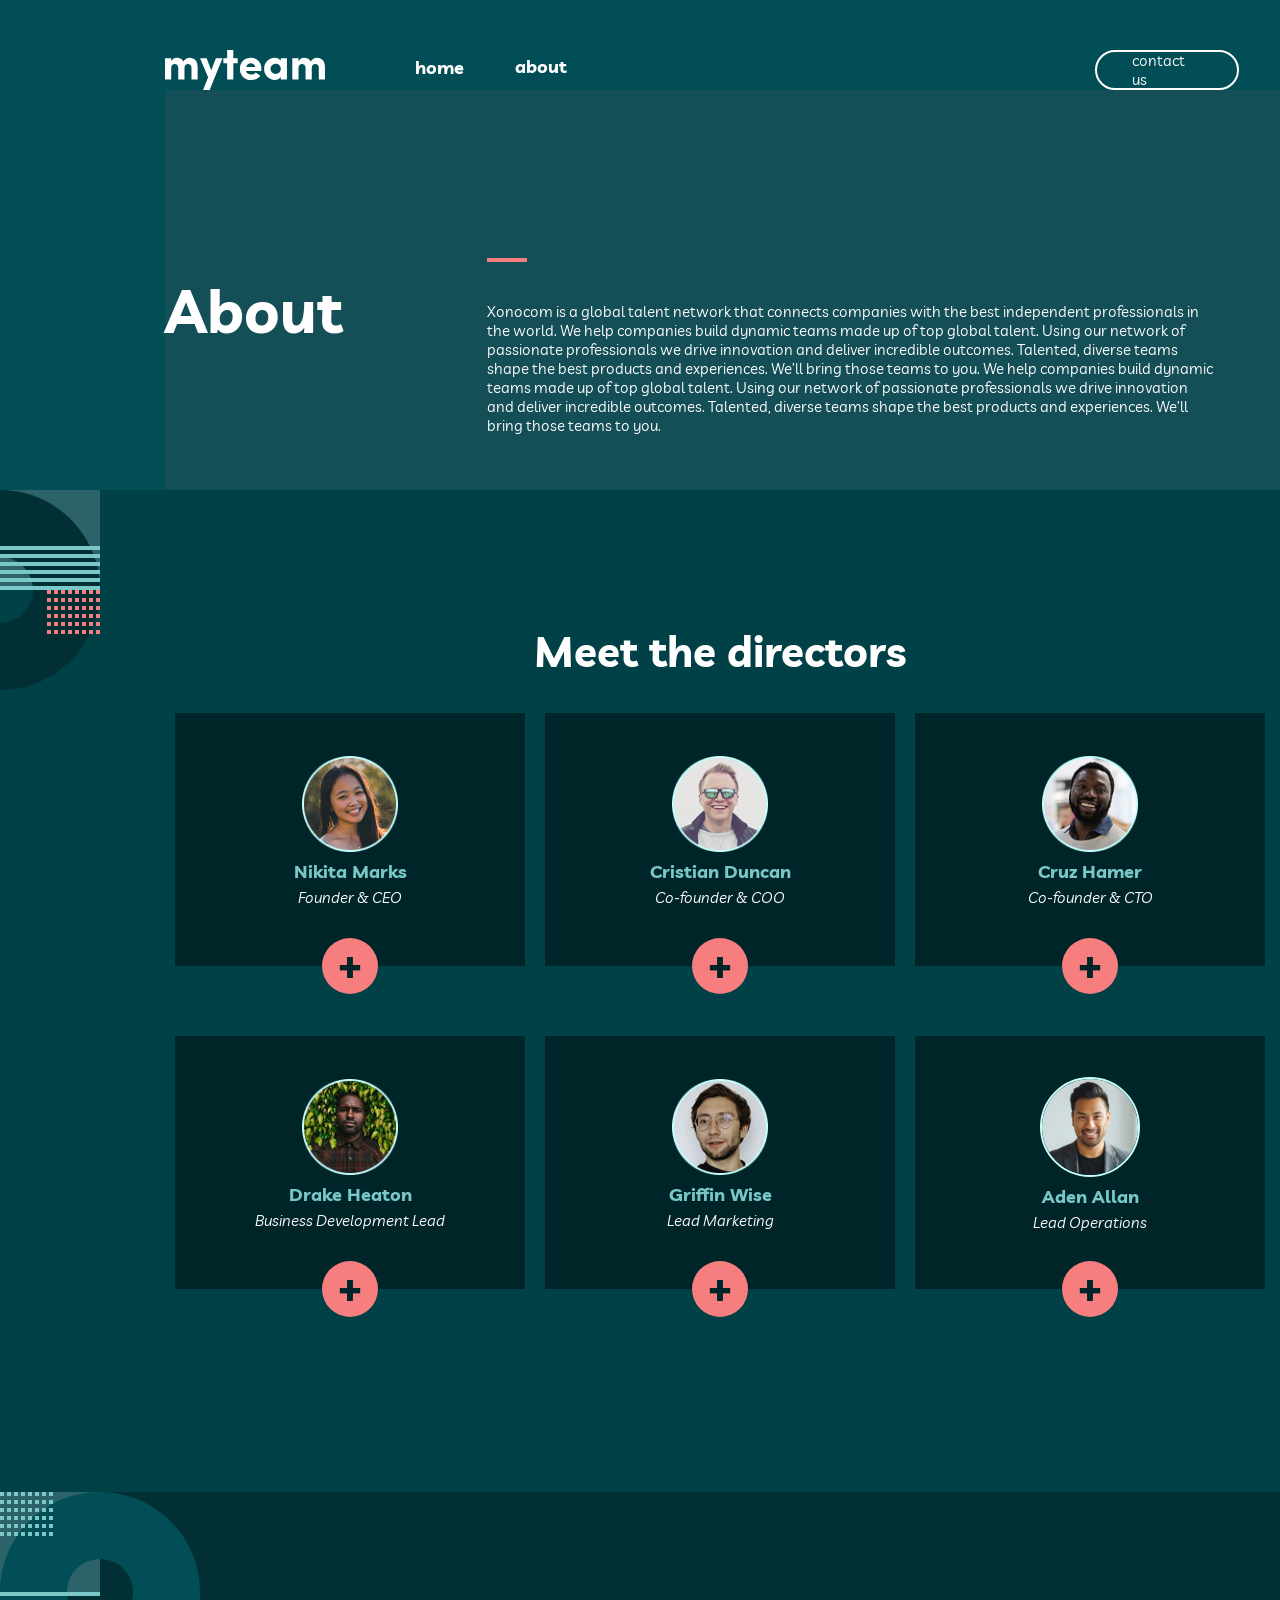
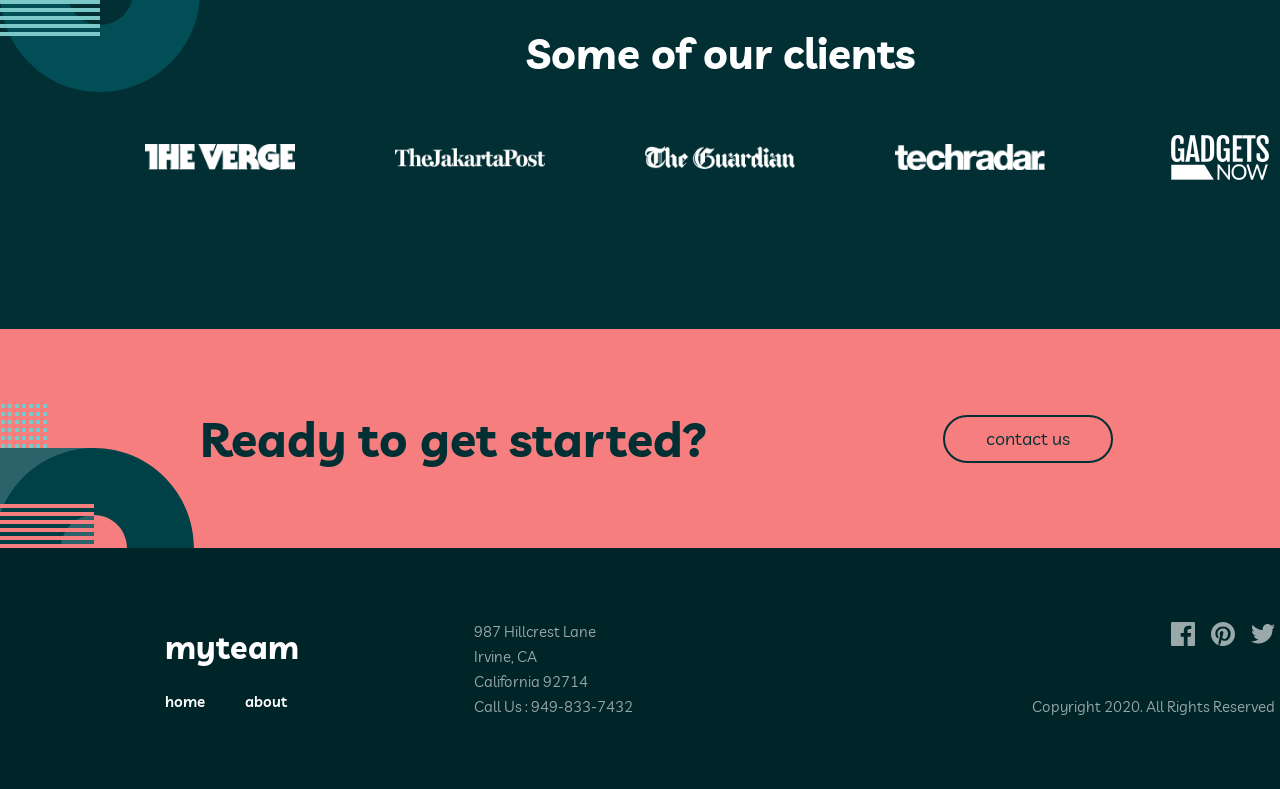
==== about.html @ 3225dbe0 "made about part 2 tablet ver" ====
<!DOCTYPE html>
<html lang="en">
<head>
    <meta charset="UTF-8">
    <meta name="viewport" content="width=device-width, initial-scale=1.0">
    <title>Document</title>

    <link rel="stylesheet" href="CSS/home-main.css">
    <link rel="stylesheet" href="CSS/about-main.css">
    <link rel="stylesheet" href="CSS/home-header2.css">
    <link rel="stylesheet" href="CSS/home-footer.css">
    <link rel="preconnect" href="https://fonts.googleapis.com">
    <link rel="preconnect" href="https://fonts.gstatic.com" crossorigin>
    <link
        href="https://fonts.googleapis.com/css2?family=Livvic:ital,wght@0,100;0,200;0,300;0,400;0,500;0,600;0,700;0,900;1,100;1,200;1,300;1,400;1,500;1,600;1,700;1,900&display=swap"
        rel="stylesheet">
</head>
<body>
     <header>
 
        <div class="pagesection">
            <img src="img/myteam.svg" alt="Logo" class="logoimg">
            <div>
                <a href="index.html" class="logotext-home">home</a>
                <a href="about.html" class="logotext-about">about</a>
            </div>
            <div class="contactus">
                <a href="contact.html" class="logotext1">contact us</a>
            </div>
        </div>
        <section class="about">
            <h2>About</h2>
 
            <div class="about-content">
                <div class="line"></div>
 
                <p class="about-text">
                    Xonocom is a global talent network that connects companies with the best independent professionals in the world. We help companies build dynamic teams made up of top global talent. Using our network of passionate professionals we drive innovation and deliver incredible outcomes. Talented, diverse teams shape the best products and experiences. We’ll bring those teams to you.
                   We help companies build dynamic teams made up of top global talent. Using our network of passionate professionals we drive innovation and deliver incredible outcomes. Talented, diverse teams shape the best products and experiences. We’ll bring those teams to you.
                </p>
            </div>
            <div class="about-1circle">
                <img src="img/about-circle.png" alt="About Image">
             </div>
    </header>
    <main>
        <div class="about_main-1">
            <img class="about_main-1_decor-1" src="img/dekoracija1.png">
            <img class="about_main-1_decor-2" src="img/dekoracija2.png">
 
            <div class="about_main-1_wrap">
                <div class="about_main-1_meet-directors">
                    <h2>Meet the directors</h2>
                </div>
                    
                <div class="about_main-1_directors">
                    <div class="about_main-1_directors-tile">
                        <img src="img/nikita.png" alt="a picture of founder & CEO, Nikita Marks">
                        <p>Nikita Marks</p>
                        <p>Founder & CEO</p>
                        <div class="about_main-1_directors-tile_plus">+</div>
                    </div>
                    <div class="about_main-1_directors-tile">
                        <img src="img/christian.png" alt="a picture of co-founder & COO, Cristian Duncan">
                        <p>Cristian Duncan</p>
                        <p>Co-founder & COO</p>
                        <div class="about_main-1_directors-tile_plus">+</div>
                    </div>
                    <div class="about_main-1_directors-tile">
                        <img src="img/cruz.png" alt="a picture of co-founder & CTO, Cruz Hamer">
                        <p>Cruz Hamer</p>
                        <p>Co-founder & CTO</p>
                        <div class="about_main-1_directors-tile_plus">+</div>
                    </div>
                    <div class="about_main-1_directors-tile">
                        <img src="img/drake.png" alt="a picture of business development lead, Drake Heaton">
                        <p>Drake Heaton</p>
                        <p>Business Development Lead</p>
                        <div class="about_main-1_directors-tile_plus">+</div>
                    </div>
                    <div class="about_main-1_directors-tile">
                        <img src="img/griffin.png" alt="a picture of marketing lead, Griffin Wise">
                        <p>Griffin Wise</p>
                        <p>Lead Marketing</p>
                        <div class="about_main-1_directors-tile_plus">+</div>
                    </div>
                    <div class="about_main-1_directors-tile">
                        <img src="img/aden.png" alt="a picture of operations lead, Aden Allan">
                        <p>Aden Allan</p>
                        <p>Lead Operations</p>
                        <div class="about_main-1_directors-tile_plus">+</div>
                    </div>
                </div>
            </div>
        </div>
    <div class="about_main-2">
            <img class="about_main-2_decor" src="img/dekoracija3.svg">
 
            <div class="about_main-2_wrap">
                <div class="about_main-2_some-clients">
                    <h2>Some of our clients</h2>
                </div>
                <div class="about_main-2_clients">
                    <div class="about_main-2_clients-box">
                        <img src="img/theverge-logo.png" alt="logo of the verge">
                    </div>
                    <div class="about_main-2_clients-box">
                        <img src="img/thejakartapost-logo.png" alt="logo of the jakarta post">
                    </div>
                    <div class="about_main-2_clients-box">
                        <img src="img/theguardian-logo.png" alt="logo of the guardian">
                    </div>
                    <div class="about_main-2_clients-box">
                        <img src="img/techradar-logo.png" alt="logo of techradar">
                    </div>
                    <div class="about_main-2_clients-box">
                        <img src="img/gadgetsnow-logo.png" alt="logo of gadgets now">
                    </div>
                </div>
            </div>
        </div>
    </main>
    <footer>
        <div class="cta">
            <img src="img/Group 8 s.svg" class="cta__decor">

            <div class="cta_in">
                <h2>Ready to get started?</h2>
                <a href="contact.html">contact us</a>
            </div>
        </div>
        <div class="start">
            <div class="footer-left">
                <div class="logo">myteam</div>
                <nav>
                    <a href="index.html">home</a>
                    <a href="about.html">about</a>
                </nav>
            </div>

            <div class="footer-info">
                <p>987 Hillcrest Lane</p>
                <p>Irvine, CA</p>
                <p>California 92714</p>
                <p>Call Us : 949-833-7432</p>
            </div>

            <div class="footer-right">
                <div class="socials">
                    <a href="#"><img src="img/Path.svg" alt="Facebook"></a>
                    <a href="#"><img src="img/Path1.svg" alt="Pinterest"></a>
                    <a href="#"><img src="img/Path2.svg" alt="Twitter"></a>
                </div>
                <p>Copyright 2020. All Rights Reserved</p>
            </div>
        </div>
    </footer>

</body>
</html>
---- CSS/home-main.css ----
body{
    font-family: "Livvic", sans-serif;
    margin: 0 auto;
}

.success-stories {
    width: 100%;
    max-width: 1440px;
    min-height: 280px;
    display: flex;
    flex-direction: column;
    align-items: center;
    background-color: #004047;
    color: white;
    padding: 16px 0px 70px;
    margin: 0 auto;
}

.move-photo{
    width: 100%;
    max-width: 1440px;
    height: auto;
    background-color: #004047;
    margin: 0 auto;
}


.move-photo1 {
    display: flex;
    justify-content: flex-end;
    width: 100%;
    max-width: 1440px;
    height: auto;
    background-color: #004047;
    margin: 0 auto;
}


.success-stories__title {
    display: flex;
    justify-content: center;
    text-align: center;
    margin-top: 27px;
}

.success-stories__title h2 {
    font-size: 48px;
    line-height: 1;
    margin: 0 auto;
}

.success-stories__title span {
    color: #79C8C7;
}
 
.persons-table {
    width: 100%;
    max-width: 1200px;
    height: auto;
    display: flex;
    justify-content: space-between;
    gap: 40px;                      
}

.persons-table p{
    font-size: 17px;
    line-height: 1.6;
    margin: 0 auto;
}

.column-line1, .column-line2, .column-line3 {
    text-align: center;
    display: flex;
    flex-direction: column;
}

.column-line1 h3, .column-line2 h3, .column-line3 h3{
    color: #79C8C7;
    font-size: 20px;
}

.size-photo{
    width: 67px;
    height: 56px;
    margin: 0 auto -25px;
}

.persons-photo{
    padding-top: 50px;
    
}


.home_main1 {
    background-color: #012F34;
    color: white;
    width: 1440px;
    height: 684px;
    margin: auto;
 
    position: relative;
    display: flex;
}
.home_main1-wrap {
    width: 1110px;
    margin: auto;
    display: flex;
    justify-content: space-around;
    /* align-items: baseline; */
    
}
 
.home_main1_build-teams {
    width: 419px;
    height: 144px;
    font-size: 28px;
    line-height: 1;
    margin-top: -30px;
}
 
.home_main1_points {
    width: 540px;
    /* height: 346px; */
    display: grid;
    grid-template-columns: 72px 445px;
    grid-template-rows: 94px;
    gap: 20px;
}
.home_main1_points h3 {
    color: #F67E7E;
    line-height: 0;
}
 
.home_main1_point-img {
    pointer-events: none;
}
 
.home_main1_decor1 {
    height: 244px;
    position: absolute;
    bottom: 0;
    right: 0;
    pointer-events: none;
}
 
.home_main1_build-teams_decor {
    pointer-events: none;
    position: absolute;
}

.about_main-1 {
    background-color: #004047;
    color: white;
    width: 1440px;
    height: 1002px;
    margin: auto;
 
    position: relative;
}
 
.about_main-1_wrap {
    margin: auto;
    display: flex;
    flex-direction: column;
}
 
.about_main-1_meet-directors {
    margin: auto;
    margin-top: 100px;
    width: 1110px;
    text-align: center;
    font-size: 28px;
}
 
.about_main-1_directors {
    display: grid;
    grid-template-columns: repeat(3, 350px);
    gap: 20px;
    justify-content: center;
}
 
.about_main-1_directors-tile {
    background-color: #002529;
    width: 350px;
    height: 253px;
    text-align: center;
    margin-bottom: 50px;
 
    position: relative;
    font-size: 15px;
 
    display: flex;
    flex-direction: column;
    align-items: center;
    justify-content: center;
}
.about_main-1_directors-tile p:first-of-type {
    color: #79C8C7;
    font-weight: bold;
    font-size: 18px;
    margin-bottom: -10px;
}
.about_main-1_directors-tile p:last-of-type {
    font-style: italic;
}
.about_main-1_directors-tile img {
    margin-bottom: -10px;
    height: 96px;
    width: 96px;
}
.about_main-1_directors-tile:last-child img {
    border: 2px solid #C4FFFE;
    border-radius: 50%;
}
 
.about_main-1_directors-tile_plus {
    background-color: #F67E7E;
    width: 56px;
    height: 56px;
    border: 0px solid;
    border-radius: 50%;
 
    color: #002529;
    font-size: 40px;
    font-weight: bold;
 
    text-align: center;
    display: flex;
    justify-content: center;
 
    position: absolute;
    bottom: -28px;
    left: 50%;
    transform: translateX(-50%);
}
 
 
 
.about_main-1_decor-1 {
    position: absolute;
    pointer-events: none;
}
.about_main-1_decor-2 {
    position: absolute;
    pointer-events: none;
 
    right: 0px;
    bottom: 0px;
}

.about_main-2 {
    background-color: #012F34;
    color: white;
    width: 1440px;
    height: 437px;
    margin: auto;
    position: relative;
}
 
.about_main-2_wrap {
    margin: auto;
    display: flex;
    flex-direction: column;
}
 
.about_main-2_some-clients {
    margin: auto;
    margin-top: 100px;
    width: 1110px;
    text-align: center;
    font-size: 28px;
}
 
.about_main-2_clients {
    display: flex;
    justify-content: center;
    align-items: center;
    flex-wrap: wrap;
    gap: 100px;
 
    filter: brightness(0) invert(1);
    height: 45px;
    margin-top: 20px;
}
 
.about_main-2_clients-box {
    width: 150px;
    height: 45px;
 
    display: flex;
    justify-content: center;
    align-items: center;
}
 
.about_main-2_clients img {
    max-width: 100%;
    max-height: 100%;
}
 
.about_main-2_decor {
    position: absolute;
    pointer-events: none;
}




@media (max-width: 768px) {
    .persons-table{
        display: flex;
        flex-direction: column;
        margin-top: 50px;
    }
}
---- CSS/about-main.css ----
.about_main-1 {
    background-color: #004047;
    color: white;
    width: 1440px;
    height: 1002px;
    margin: auto;
 
    position: relative;
}
 
.about_main-1_wrap {
    margin: auto;
    display: flex;
    flex-direction: column;
}
 
.about_main-1_meet-directors {
    margin: auto;
    margin-top: 100px;
    width: 1110px;
    text-align: center;
    font-size: 28px;
}
 
.about_main-1_directors {
    display: grid;
    grid-template-columns: repeat(3, 350px);
    gap: 20px;
    justify-content: center;
}
 
.about_main-1_directors-tile {
    background-color: #002529;
    width: 350px;
    height: 253px;
    text-align: center;
    margin-bottom: 50px;
 
    position: relative;
    font-size: 15px;
 
    display: flex;
    flex-direction: column;
    align-items: center;
    justify-content: center;
}
.about_main-1_directors-tile p:first-of-type {
    color: #79C8C7;
    font-weight: bold;
    font-size: 18px;
    margin-bottom: -10px;
}
.about_main-1_directors-tile p:last-of-type {
    font-style: italic;
}
.about_main-1_directors-tile img {
    margin-bottom: -10px;
    height: 96px;
    width: 96px;
}
.about_main-1_directors-tile:last-child img {
    border: 2px solid #C4FFFE;
    border-radius: 50%;
}
 
.about_main-1_directors-tile_plus {
    background-color: #F67E7E;
    width: 56px;
    height: 56px;
    border: 0px solid;
    border-radius: 50%;
 
    color: #002529;
    font-size: 40px;
    font-weight: bold;
 
    text-align: center;
    display: flex;
    justify-content: center;
 
    position: absolute;
    bottom: -28px;
    left: 50%;
    transform: translateX(-50%);
}
 
 
 
.about_main-1_decor-1 {
    position: absolute;
    pointer-events: none;
}
.about_main-1_decor-2 {
    position: absolute;
    pointer-events: none;
 
    right: 0px;
    bottom: 0px;
}



@media (max-width: 992px) {
    .about_main-2 {
        width: 768px;
        height: 308px;
        overflow: hidden;
    }

    .about_main-2_decor {
        top: -100px;
    }
    
    .about_main-2_some-clients {
        margin-top: 70px;
        width: 689px;
        font-size: 22px;
    }
    
    .about_main-2_clients {
        gap: 50px;
        height: 28px;
    }

    .about_main-2_clients-box {
        width: 100px;
        height: 28px;
    }
}
---- CSS/home-header2.css ----
.home_main1 {
        width: 768px;
    }
 
    .home_main1_decor1 {
        padding-bottom: 440px;
    }
 
    .home_main1-wrap {
        display: flex;
        flex-direction: column;
    }
 
    .home_main1_build-teams {
        font-size: 22px;
        width: 450px;
        margin-left: 80px;
    }
 
    .home_main1_points {
        width: 450px;
        margin-left: 70px;
    }
 
 
    .logotext1:hover {
        color: black;
        background-color: #fff;
    }
 
header {
    background-color: #014E56;
    width: 1440px;
    height: auto;
    margin: 0 auto;
}
 
.logoimg {
    width: 160px;
    height: 40px;
}
 
.pagesection {
    width: 380px;
    height: 40px;
    padding-top: 50px;
    flex-direction: row;
    display: flex;
    gap: 90px;
}
 
.pagesection div {
    display: flex;
    gap: 10px;
}
 
.contactus {
    margin-left: 400px;
}
 
.logotext-home {
    padding-top: 6px;
    color: white;
    font-size: 18px;
    font-weight: bold;
    width: 90px;
    text-decoration: none;
}
 
.logotext-about {
    padding-top: 5px;
    color: white;
    font-size: 18px;
    font-weight: bold;
    width: 90px;
    text-decoration: none;
}
 
.logotext1 {
    width: 70px;
    color: white;
    font-size: 15px;
    border: 2px solid white;
    padding: 14px 35px;
    border-radius: 100px;
    text-decoration: none;
    display: flex;
    justify-content: center;
    align-items: center;
}
 
.logotext1:hover{
    color: black;
    background-color: #fff;
}
 
.home-header{
    padding-top: 60px;
}
 
.home-text {
    color: white;
    width: 1440px;
    height: 400px;
    padding-top: 40px;
    display: flex;
    flex-direction: row;
}
 
.home-circle-box {
    width: 200px;
    height: 200px;
}
 
.circle1 {
    margin-top: 60px;
}
 
.text1 {
    padding-left: 64px;
    font-size: 90px;
    line-height: 1.2;
    width: 635px;
    height: 200px;
}
 
.text1 span {
    color: #F67E7E;
}
 
.text2 {
    width: 300px;
    line-height: 28px;
    font-size: 22px;
    padding-top: 152px;
    padding-left: 30px;
    width: 540px;
    height: 300px;
}
 
 
.home-2cicrle-box {
    display: flex;
    justify-content: flex-end;
}
 
.logoimg {
    width: 160px;
    height: 40px;
}
 
.pagesection {
    width: 380px;
    height: 40px;
    padding-top: 50px;
    padding-left: 165px;
    flex-direction: row;
    display: flex;
    gap: 90px;
}
 
.about {
    background-color: #144e57;
    color: white;
    margin-left: 165px;
    padding-top: 40px;
    display: flex;
    align-items: center;
    gap: 144px;
}
 
.about h2 {
    font-size: 60px;
}
 
.about-content {
    max-width: 710px;
}
 
.line {
    width: 40px;
    height: 4px;
    background-color: #f67e7e;
    margin-bottom: 40px;
    margin-top: 110px;
}
 
.about-text {
    font-size: 15px;
    width: 730px;
    height: 156px;
}
 
.about-1circle {
    margin-top: 156px;
 
}
---- CSS/home-footer.css ----
footer{
    font-family: "Livvic", sans-serif;
    margin: 0 auto;
}
 
.cta{
    width: 100%;
    max-width: 1440px;
    height: auto;
    display: flex;
    align-items: center;
    margin: 0 auto;
    background-color: #F67E7E;
}
 
.cta img{
    width: 194px;
    margin-right: -194px;
    margin-top: 75px;
}
 
.cta_in{
    width: 100%;
    max-width: 945px;
    margin: 0 auto;
    display: flex;
    flex-direction: row;
    justify-content: space-between;
    align-items: center;
}
 
.cta_in h2{
    margin: 0 auto;
    font-size: 48px;
    line-height: 1;
    color: #012F34;
    margin-right: 235px;
}
 
.cta_in a{
    box-sizing: border-box;
    width: 170px;
    height: 48px;
    color: #012F34;
    font-size: 18px;
    border: 2px solid #012F34;     
    border-radius: 100px;
    text-decoration: none;
    display: flex;
    justify-content: center;
    align-items: center;
    margin: 0;
}

.cta_in:hover a{
    color: #fff;
    background-color: #012F34;
}


.start {
    width: 100%;
    max-width: 1110px;
    margin: 0 auto;
    background-color: #002529;
    min-height: 145px;
    display: flex;
    justify-content: space-between;
    align-items: center;
    padding: 48px 165px;
    color: #fff;
}
 

.footer-left {
    display: flex;
    flex-direction: column;
    gap: 25px;
}
 
.logo {
    font-size: 32px;
    font-weight: 700;
}
 
nav {
    display: flex;
    gap: 40px;
}
 
nav a {
    color: #fff;
    text-decoration: none;
    font-size: 15px;
    font-weight: 600;
    transition: color 0.2s;
}
 
nav a:hover {
    color: #F67E7E;
}
 
.footer-info {
    display: flex;
    flex-direction: column;
    gap: 0;
    color: #fff;
    opacity: 0.6;
    font-size: 15px;
    line-height: 25px;
    margin-left: -225px;
}
 
.footer-info p {
    margin: 0;
}
 
.footer-right {
    display: flex;
    flex-direction: column;
    align-items: flex-end;
    gap: 51px;
    color: #fff;
    opacity: 0.6;
    font-size: 15px;
}
 
.footer-right p {
    margin: 0;
}
 
.socials {
    display: flex;
    gap: 16px;
}
 
.socials a {
    display: block;
    transition: opacity 0.2s;
}
 
.socials a:hover img {
    filter: brightness(0) saturate(100%) invert(61%) sepia(44%) saturate(1000%) hue-rotate(310deg) brightness(100%);
}
 
.socials img {
    width: 24px;
    height: 24px;
    display: block;   
}

.socials2{
    display: none;
}

.texttablet{
    display: none;
}

@media (max-width: 768px) {
    
    .cta_in{
    width: 100%;
    max-width: 650px;

    }

    .cta_in a {
        width: 153px;
        height: 48px;
    }

    .cta_in h2{
        margin-right: 130px;
        font-size: 32px;
    }

    .cta img{
        margin-top: 110px;
    }

    .footer-right p{
        display: none;
    }

    .socials{
        display: none;
    }

    .socials2{
        display: flex;
        gap: 25px;
    }

    .start{
        width: 100%;
        width: 700px;
        display: flex;
        justify-content: space-around;
    }

    .footer-info{
        margin-left: 50px;
        text-align: right;
    }

    .footer-left{
        display: flex;
        
    }

    .texttablet{
        display: flex;
        margin-top: 10px;
    }
}
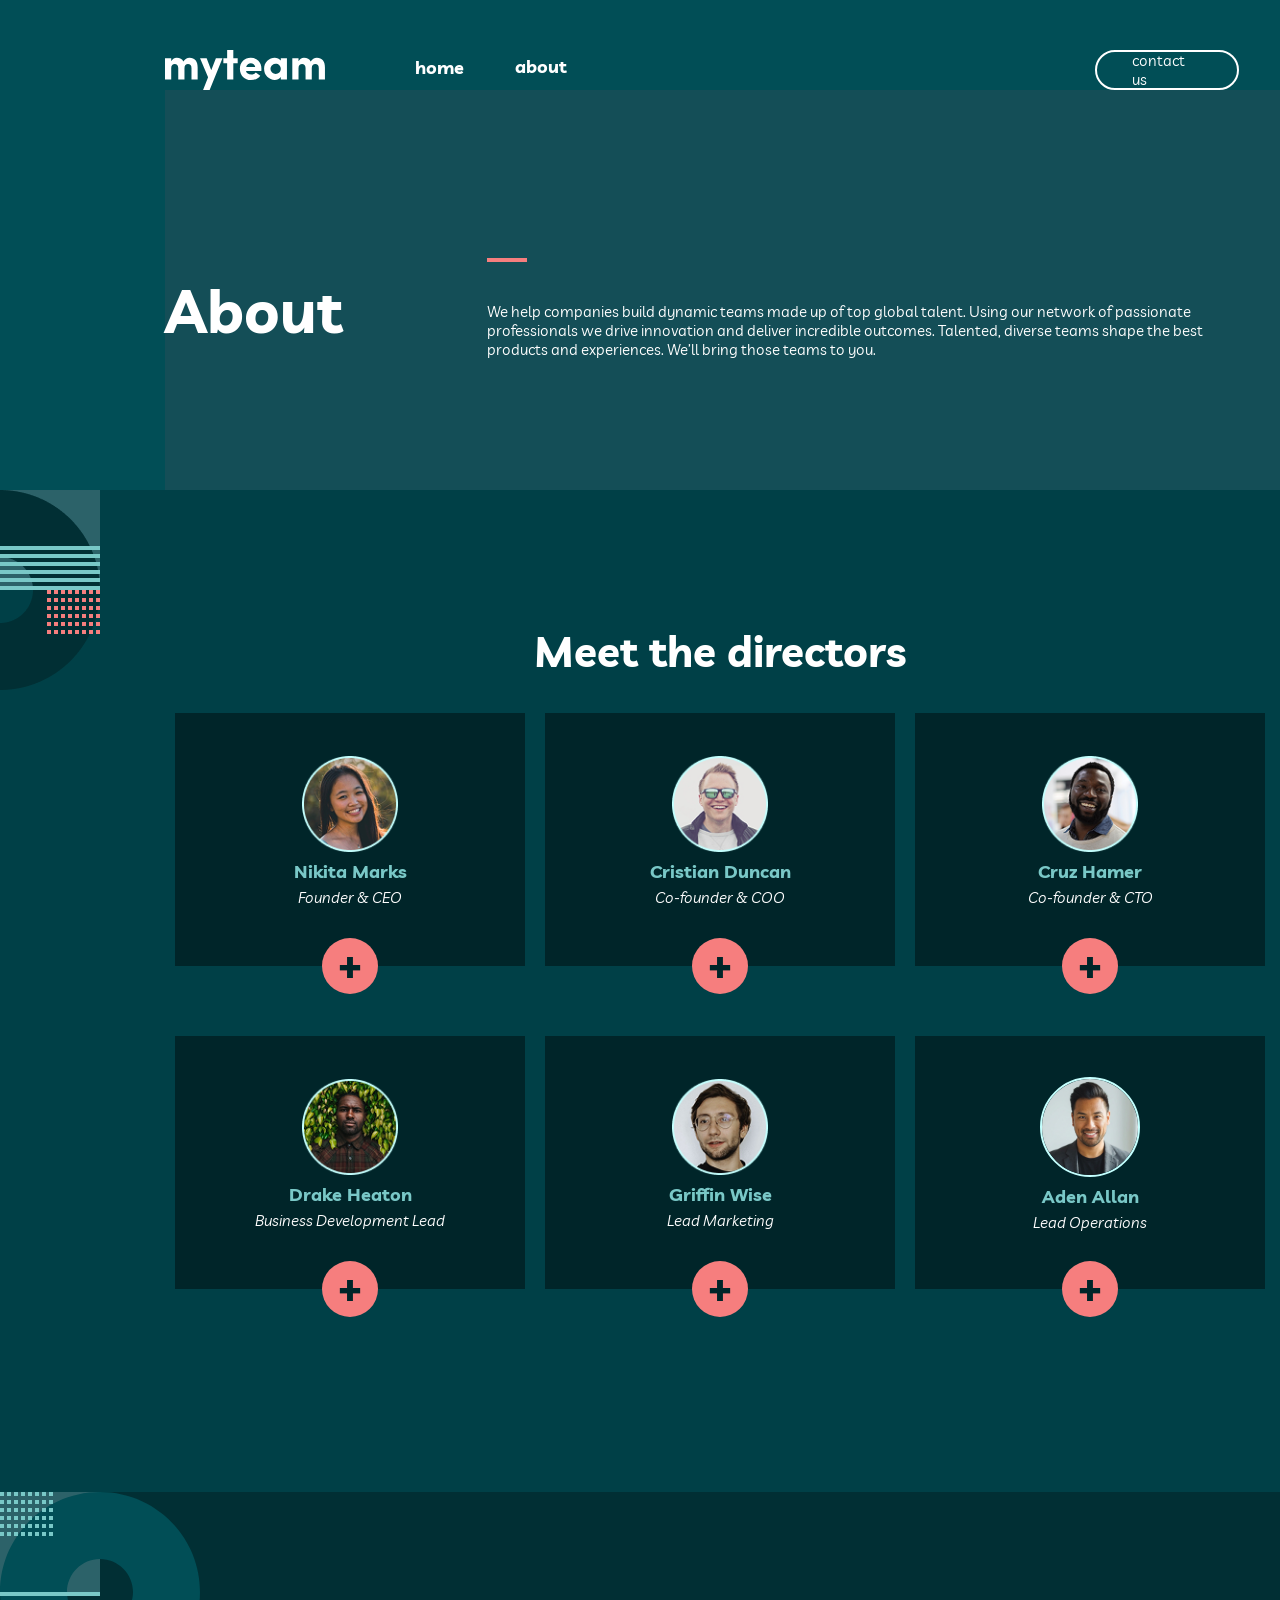
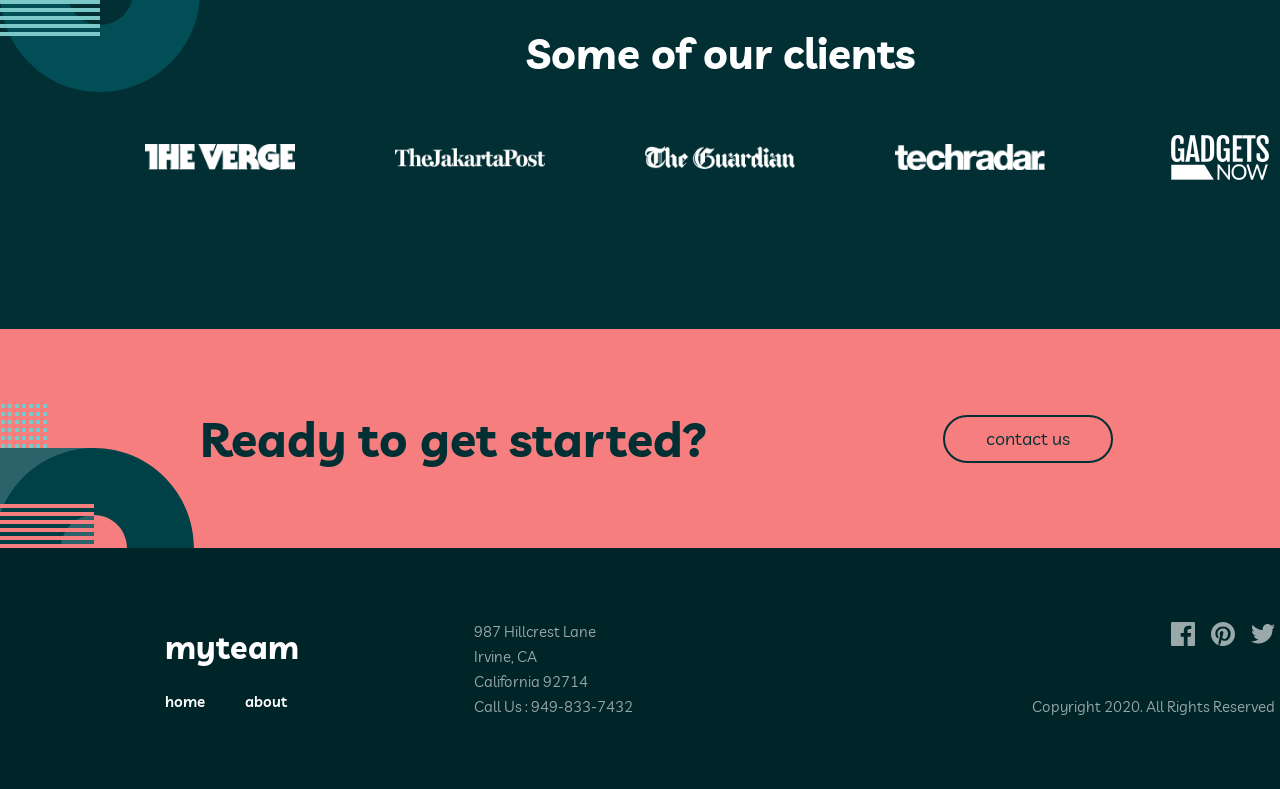
==== commit 1c3b0422: "full fix site" ====
--- a/about.html
+++ b/about.html
@@ -6,7 +6,6 @@
     <title>Document</title>
 
     <link rel="stylesheet" href="CSS/home-main.css">
-    <link rel="stylesheet" href="CSS/about-main.css">
     <link rel="stylesheet" href="CSS/home-header2.css">
     <link rel="stylesheet" href="CSS/home-footer.css">
     <link rel="preconnect" href="https://fonts.googleapis.com">
@@ -35,8 +34,7 @@
                 <div class="line"></div>
  
                 <p class="about-text">
-                    Xonocom is a global talent network that connects companies with the best independent professionals in the world. We help companies build dynamic teams made up of top global talent. Using our network of passionate professionals we drive innovation and deliver incredible outcomes. Talented, diverse teams shape the best products and experiences. We’ll bring those teams to you.
-                   We help companies build dynamic teams made up of top global talent. Using our network of passionate professionals we drive innovation and deliver incredible outcomes. Talented, diverse teams shape the best products and experiences. We’ll bring those teams to you.
+                    We help companies build dynamic teams made up of top global talent. Using our network of passionate professionals we drive innovation and deliver incredible outcomes. Talented, diverse teams shape the best products and experiences. We’ll bring those teams to you.
                 </p>
             </div>
             <div class="about-1circle">
--- a/CSS/home-main.css
+++ b/CSS/home-main.css
@@ -311,4 +311,6 @@
         flex-direction: column;
         margin-top: 50px;
     }
-}+}
+
+
--- a/CSS/home-header2.css
+++ b/CSS/home-header2.css
@@ -195,4 +195,85 @@
     margin-top: 156px;
  
 }
- + 
+@media screen and (max-width: 768px) {
+    header {
+        width: 768px;
+    }
+ 
+    .pagesection {
+        width: 768px;
+        height: 40px;
+        padding-top: 50px;
+        margin-left: 50px;
+        padding-left: 0px;
+        flex-direction: row;
+        display: flex;
+        gap: 55px;
+    }
+ 
+    .logotext1 {
+        margin-left: 85px;
+        width: 70px;
+        color: white;
+        font-size: 15px;
+        border: 2px solid white;
+        padding: 14px 35px;
+        border-radius: 100px;
+        text-decoration: none;
+        display: flex;
+        justify-content: center;
+        align-items: center;
+    }
+ 
+    .contactus {
+        margin-left: 0px;
+    }
+ 
+    .about {
+        width: 683px;
+        height: 550px;
+        background-color: #144e57;
+        color: white;
+        margin-left: 0px;
+        padding-top: 0px;
+        display: flex;
+        flex-direction: column;
+        text-align: center;
+        gap: 0px;
+        margin-left: 50px;
+    }
+ 
+    .about h2 {
+        font-size: 60px;
+        margin-bottom: 0px;
+        margin-top: 90px;
+    }
+ 
+    .about-content {
+        max-width: 710px;
+ 
+    }
+ 
+    .line {
+        width: 0px;
+        height: 0px;
+        background-color: #f67e7e;
+        margin-bottom: 0px;
+        margin-top: 0px;
+    }
+ 
+ 
+    .about-text {
+        line-height: 1.7;
+        font-size: 15px;
+        width: 457px;
+        height: 156px;
+    }
+ 
+    .about-1circle {
+        margin-left: 650px;
+        margin-top: 0px;
+        gap: 0px;
+    }
+}
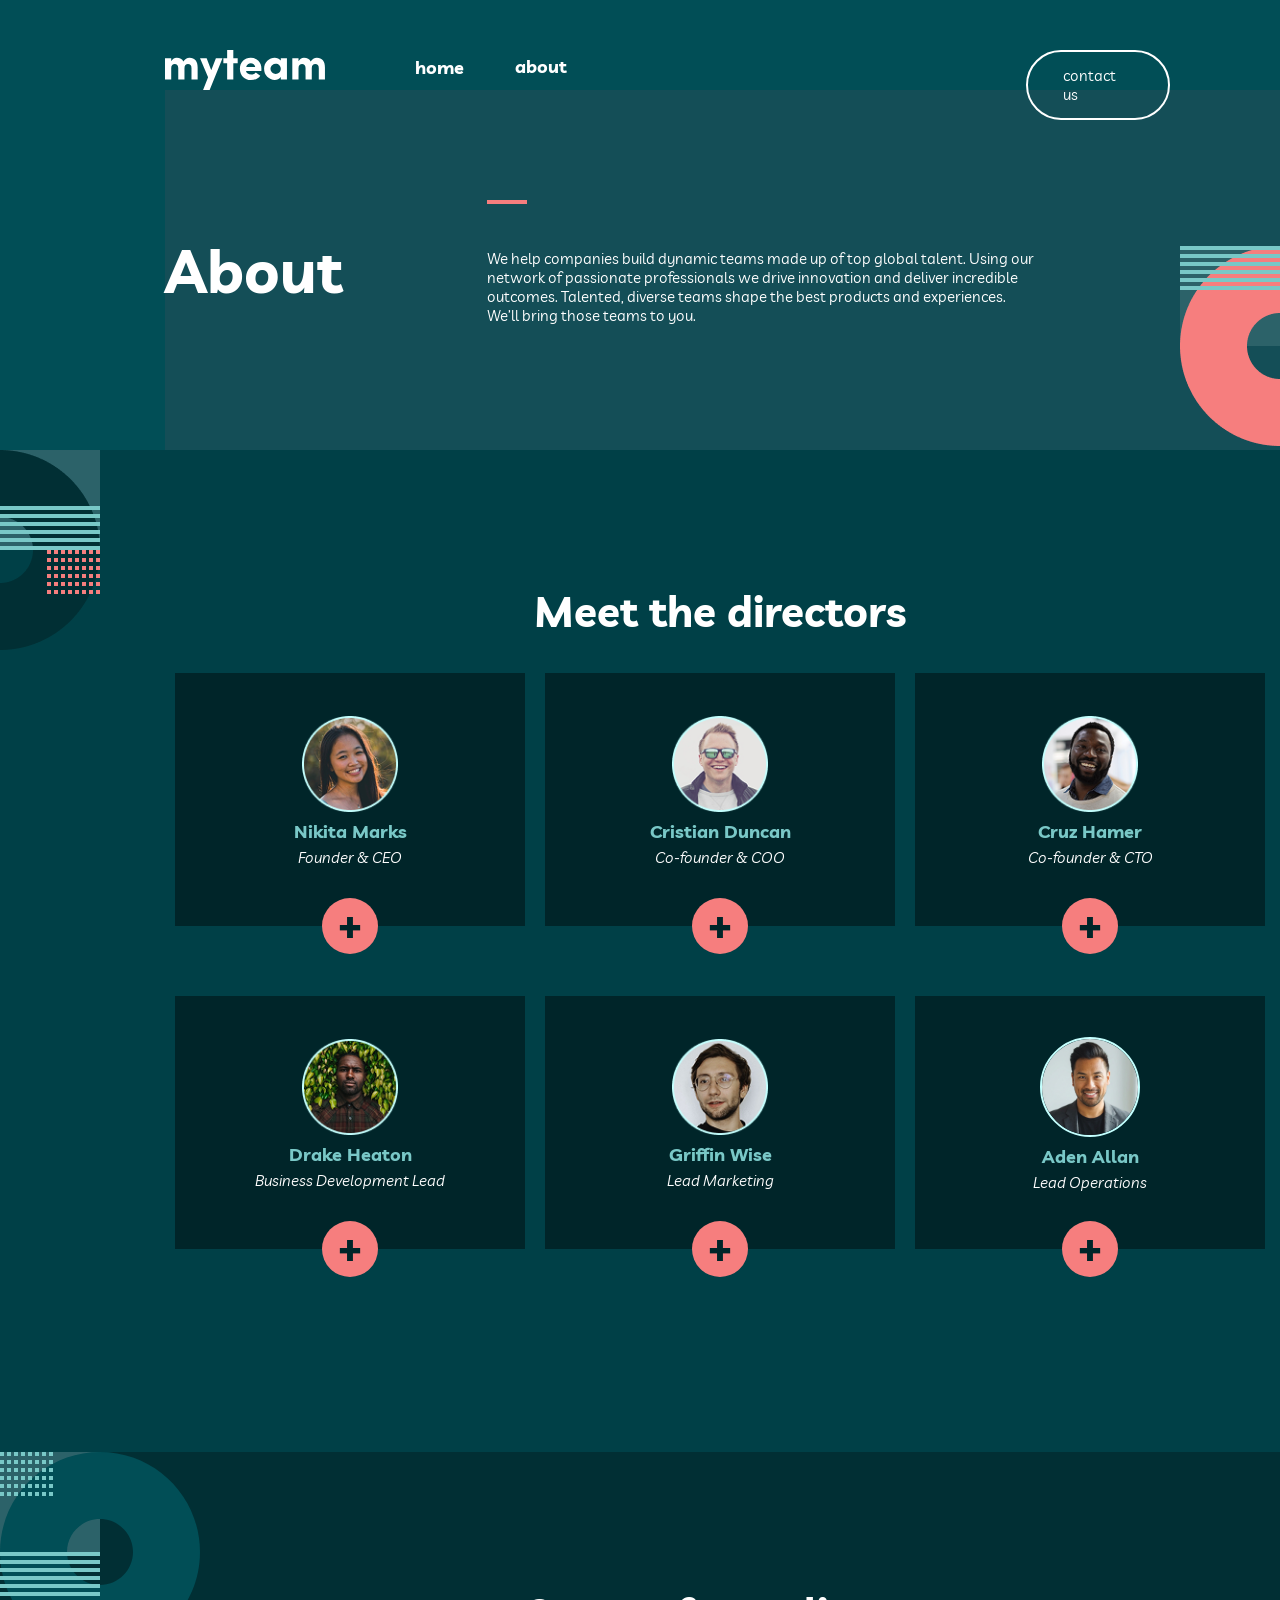
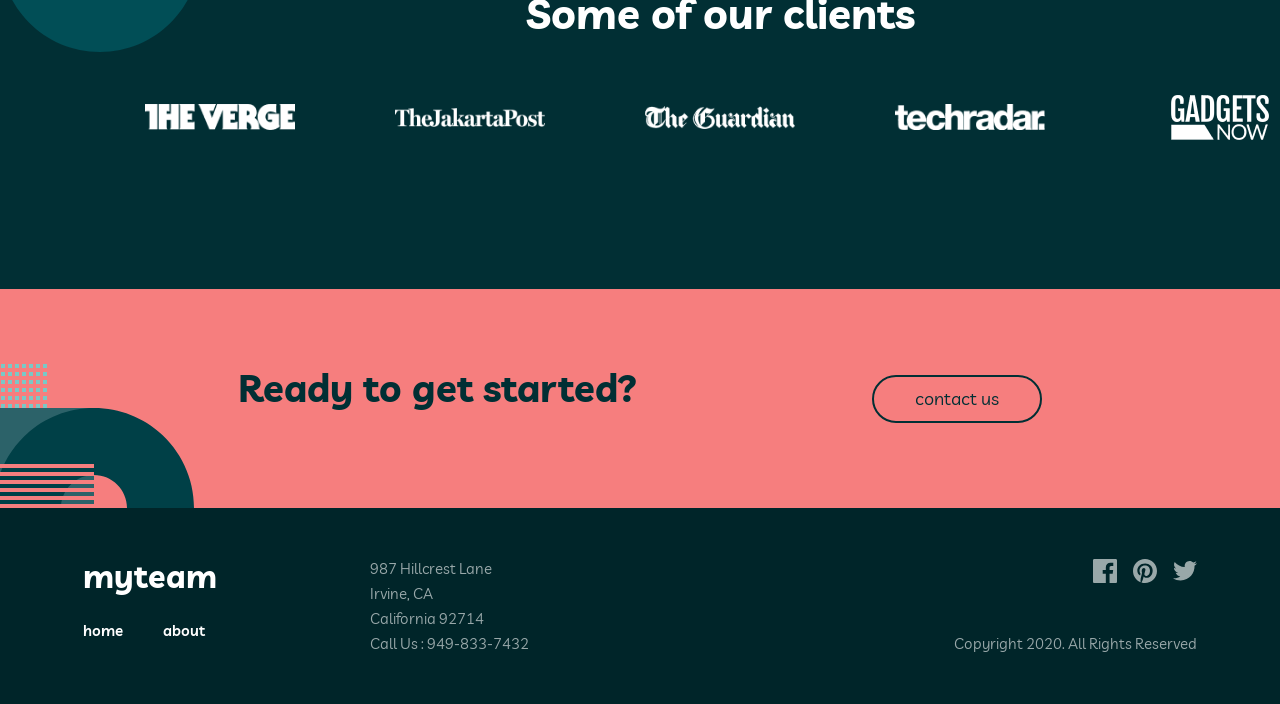
==== commit c067109b: "rework html in about html and contact html and delete footer part in style.css and fix all" ====
--- a/about.html
+++ b/about.html
@@ -1,5 +1,6 @@
 <!DOCTYPE html>
 <html lang="en">
+
 <head>
     <meta charset="UTF-8">
     <meta name="viewport" content="width=device-width, initial-scale=1.0">
@@ -14,9 +15,10 @@
         href="https://fonts.googleapis.com/css2?family=Livvic:ital,wght@0,100;0,200;0,300;0,400;0,500;0,600;0,700;0,900;1,100;1,200;1,300;1,400;1,500;1,600;1,700;1,900&display=swap"
         rel="stylesheet">
 </head>
+
 <body>
-     <header>
- 
+    <header>
+
         <div class="pagesection">
             <img src="img/myteam.svg" alt="Logo" class="logoimg">
             <div>
@@ -29,28 +31,30 @@
         </div>
         <section class="about">
             <h2>About</h2>
- 
+
             <div class="about-content">
                 <div class="line"></div>
- 
+
                 <p class="about-text">
-                    We help companies build dynamic teams made up of top global talent. Using our network of passionate professionals we drive innovation and deliver incredible outcomes. Talented, diverse teams shape the best products and experiences. We’ll bring those teams to you.
+                    We help companies build dynamic teams made up of top global talent. Using our network of passionate
+                    professionals we drive innovation and deliver incredible outcomes. Talented, diverse teams shape the
+                    best products and experiences. We’ll bring those teams to you.
                 </p>
             </div>
             <div class="about-1circle">
                 <img src="img/about-circle.png" alt="About Image">
-             </div>
+            </div>
     </header>
     <main>
         <div class="about_main-1">
             <img class="about_main-1_decor-1" src="img/dekoracija1.png">
             <img class="about_main-1_decor-2" src="img/dekoracija2.png">
- 
+
             <div class="about_main-1_wrap">
                 <div class="about_main-1_meet-directors">
                     <h2>Meet the directors</h2>
                 </div>
-                    
+
                 <div class="about_main-1_directors">
                     <div class="about_main-1_directors-tile">
                         <img src="img/nikita.png" alt="a picture of founder & CEO, Nikita Marks">
@@ -91,9 +95,9 @@
                 </div>
             </div>
         </div>
-    <div class="about_main-2">
+        <div class="about_main-2">
             <img class="about_main-2_decor" src="img/dekoracija3.svg">
- 
+
             <div class="about_main-2_wrap">
                 <div class="about_main-2_some-clients">
                     <h2>Some of our clients</h2>
@@ -129,19 +133,28 @@
         </div>
         <div class="start">
             <div class="footer-left">
-                <div class="logo">myteam</div>
-                <nav>
-                    <a href="index.html">home</a>
-                    <a href="about.html">about</a>
-                </nav>
+                <div class="logo">myteam
+                    <nav>
+                        <a href="index.html">home</a>
+                        <a href="about.html">about</a>
+                    </nav>
+                </div>
+                <div class="socials2">
+                    <a href="#"><img src="img/Path.svg" alt="Facebook"></a>
+                    <a href="#"><img src="img/Path1.svg" alt="Pinterest"></a>
+                    <a href="#"><img src="img/Path2.svg" alt="Twitter"></a>
+                </div>
+                <div class="footer-info">
+                    <p>987 Hillcrest Lane</p>
+                    <p>Irvine, CA</p>
+                    <p>California 92714</p>
+                    <p>Call Us : 949-833-7432</p>
+                    <div class="texttablet">
+                        <p>Copyright 2020. All Rights Reserved</p>
+                    </div>
+                </div>
             </div>
 
-            <div class="footer-info">
-                <p>987 Hillcrest Lane</p>
-                <p>Irvine, CA</p>
-                <p>California 92714</p>
-                <p>Call Us : 949-833-7432</p>
-            </div>
 
             <div class="footer-right">
                 <div class="socials">
@@ -155,4 +168,5 @@
     </footer>
 
 </body>
+
 </html>
--- a/CSS/home-main.css
+++ b/CSS/home-main.css
@@ -94,19 +94,20 @@
 .home_main1 {
     background-color: #012F34;
     color: white;
-    width: 1440px;
-    height: 684px;
-    margin: auto;
- 
+    background-size: 6.9%;
+    max-width: 1340px;
+    margin: auto;
+    padding: 100px 50px;
     position: relative;
     display: flex;
+    background-image: url("../img/dekoracija4.png");
+    background-repeat: no-repeat;
+    background-position: bottom right;
 }
 .home_main1-wrap {
-    width: 1110px;
     margin: auto;
     display: flex;
     justify-content: space-around;
-    /* align-items: baseline; */
     
 }
  
@@ -119,10 +120,8 @@
 }
  
 .home_main1_points {
-    width: 540px;
-    /* height: 346px; */
     display: grid;
-    grid-template-columns: 72px 445px;
+    grid-template-columns: 72px auto;
     grid-template-rows: 94px;
     gap: 20px;
 }
@@ -135,13 +134,6 @@
     pointer-events: none;
 }
  
-.home_main1_decor1 {
-    height: 244px;
-    position: absolute;
-    bottom: 0;
-    right: 0;
-    pointer-events: none;
-}
  
 .home_main1_build-teams_decor {
     pointer-events: none;
@@ -185,10 +177,8 @@
     height: 253px;
     text-align: center;
     margin-bottom: 50px;
- 
     position: relative;
     font-size: 15px;
- 
     display: flex;
     flex-direction: column;
     align-items: center;
@@ -304,13 +294,47 @@
 
 
 
-
-@media (max-width: 768px) {
+@media screen and (max-width: 768px) {
+    .home_main1 {
+        background-size: 13%;
+        padding: 120px 0px;
+        background-image: url("../img/dekoracija4.png");
+        background-repeat: no-repeat;
+        background-position: top  right;
+    }
+
+    .home_main1_decor1 {
+        padding-bottom: 440px;
+    }
+
+    .home_main1-wrap {
+        margin-right: 0px;
+        margin-left: 0px;
+        display: flex;
+        flex-direction: column;
+    }
+
+    .home_main1_build-teams {
+        font-size: 22px;
+        width: 450px;
+        margin-left: 80px;
+    }
+
+    .home_main1_points {
+        width: 450px;
+        margin-left: 70px;
+    }
+
+
+    .logotext1:hover {
+        color: black;
+        background-color: #fff;
+    }
     .persons-table{
         display: flex;
         flex-direction: column;
         margin-top: 50px;
     }
-}
-
-
+
+}
+
--- a/CSS/home-header2.css
+++ b/CSS/home-header2.css
@@ -30,7 +30,7 @@
  
 header {
     background-color: #014E56;
-    width: 1440px;
+    max-width: 1440px;
     height: auto;
     margin: 0 auto;
 }
@@ -41,10 +41,8 @@
 }
  
 .pagesection {
-    width: 380px;
     height: 40px;
     padding-top: 50px;
-    flex-direction: row;
     display: flex;
     gap: 90px;
 }
@@ -55,7 +53,9 @@
 }
  
 .contactus {
-    margin-left: 400px;
+    margin-left: 40px;
+    margin: auto;
+    margin-right: 110px;
 }
  
 .logotext-home {
@@ -84,9 +84,6 @@
     padding: 14px 35px;
     border-radius: 100px;
     text-decoration: none;
-    display: flex;
-    justify-content: center;
-    align-items: center;
 }
  
 .logotext1:hover{
@@ -100,7 +97,6 @@
  
 .home-text {
     color: white;
-    width: 1440px;
     height: 400px;
     padding-top: 40px;
     display: flex;
@@ -129,13 +125,11 @@
 }
  
 .text2 {
-    width: 300px;
+
     line-height: 28px;
     font-size: 22px;
     padding-top: 152px;
     padding-left: 30px;
-    width: 540px;
-    height: 300px;
 }
  
  
@@ -150,8 +144,6 @@
 }
  
 .pagesection {
-    width: 380px;
-    height: 40px;
     padding-top: 50px;
     padding-left: 165px;
     flex-direction: row;
@@ -163,7 +155,6 @@
     background-color: #144e57;
     color: white;
     margin-left: 165px;
-    padding-top: 40px;
     display: flex;
     align-items: center;
     gap: 144px;
@@ -174,21 +165,21 @@
 }
  
 .about-content {
-    max-width: 710px;
+   display: flex;
+   justify-content: center;
+   flex-direction: column;
 }
  
 .line {
     width: 40px;
     height: 4px;
     background-color: #f67e7e;
-    margin-bottom: 40px;
-    margin-top: 110px;
+    margin-bottom: 30px;
+    margin-top: 0px;
 }
  
 .about-text {
     font-size: 15px;
-    width: 730px;
-    height: 156px;
 }
  
 .about-1circle {
--- a/CSS/home-footer.css
+++ b/CSS/home-footer.css
@@ -20,8 +20,8 @@
 }
  
 .cta_in{
-    width: 100%;
-    max-width: 945px;
+    box-sizing: border-box;
+    max-width: 1440px;
     margin: 0 auto;
     display: flex;
     flex-direction: row;
@@ -31,10 +31,11 @@
  
 .cta_in h2{
     margin: 0 auto;
-    font-size: 48px;
+    font-size: clamp(28px, 3vw, 48px);
     line-height: 1;
     color: #012F34;
     margin-right: 235px;
+    margin-bottom: 20px;
 }
  
 .cta_in a{
@@ -59,23 +60,24 @@
 
 
 .start {
+    box-sizing: border-box;
     width: 100%;
-    max-width: 1110px;
+    max-width: 1440px;
     margin: 0 auto;
     background-color: #002529;
     min-height: 145px;
     display: flex;
     justify-content: space-between;
     align-items: center;
-    padding: 48px 165px;
+    padding: 48px 6.45%;
     color: #fff;
 }
  
 
 .footer-left {
-    display: flex;
-    flex-direction: column;
-    gap: 25px;
+    width: 40%;
+    display: flex;
+    justify-content: space-between;
 }
  
 .logo {
@@ -86,6 +88,7 @@
 nav {
     display: flex;
     gap: 40px;
+    margin-top: 25px;
 }
  
 nav a {
@@ -108,7 +111,6 @@
     opacity: 0.6;
     font-size: 15px;
     line-height: 25px;
-    margin-left: -225px;
 }
  
 .footer-info p {
@@ -127,6 +129,7 @@
  
 .footer-right p {
     margin: 0;
+    text-align: right;
 }
  
 .socials {
@@ -159,10 +162,17 @@
 
 @media (max-width: 768px) {
     
+    .cta {
+        width: 100%;
+        max-width: 768px;
+    }
+
     .cta_in{
-    width: 100%;
-    max-width: 650px;
-
+        
+        display: flex;
+        justify-content: space-evenly;
+        width: 100%;
+        max-width: 768px;
     }
 
     .cta_in a {
@@ -171,8 +181,9 @@
     }
 
     .cta_in h2{
-        margin-right: 130px;
-        font-size: 32px;
+        margin-bottom: 0px;
+        margin: 0;
+        font-size: clamp(20px, 5vw, 32px);
     }
 
     .cta img{
@@ -194,23 +205,133 @@
 
     .start{
         width: 100%;
-        width: 700px;
-        display: flex;
-        justify-content: space-around;
+        max-width: 768px;
+        display: flex;
+        padding: 48px 34px;
     }
 
     .footer-info{
-        margin-left: 50px;
+        right: 28px;
+        position: absolute;
         text-align: right;
+        margin-top: 10px;
+    }
+
+    .footer-info p {
+        font-size: clamp(10px, 3vw, 15px);
     }
 
     .footer-left{
-        display: flex;
-        
+        width: 100%;
+        gap: 25px;
+        display: flex;
+        flex-direction: column;
     }
 
     .texttablet{
         display: flex;
-        margin-top: 10px;
+        margin-top: 25px;
+    }
+    
+    nav{
+        margin-top: 50px;
+    }
+
+    .socials2 a{
+        display: flex;
+        align-items: center;
+        justify-content: center;
+    }
+}
+
+@media (max-width: 375px) {
+    .cta_in{
+        width: 100%;
+        max-width: 375px;
+        display: flex;
+        flex-direction: column;
+        margin: 0 auto;
+        text-align: center;
+        gap: 25px;
+    }
+
+    .cta_in h2{
+        display: flex;
+        width: 200px;
+        margin-top: -5px;
+        gap: 25px;
+        font-size: clamp(32px, 3vw, 40px);
+    }
+
+    .cta img{
+        margin-top: 200px;
+    }
+
+    .start{
+        width: 100%;
+        max-width: 375px;
+        display: flex;
+        flex-direction: column;
+        padding: 30px 0px;
+    }
+
+    .socials2{
+        display: none;
+    }
+
+    .footer-info{
+        margin-left: -5px;
+        text-align: center;
+        margin-top: 25px;
+        position: static;
+    }
+
+    .footer-info p{
+        font-size: clamp(16px, 3vw, 20px);
+    }
+
+    .footer-left{
+        gap: 10px;
+    }
+
+    .socials{
+        display: flex;
+    }
+
+    nav{
+        display: flex;
+        justify-content: center;
+        margin-top: 35px;
+    }
+
+    .texttablet{
+        display: none;
+    }
+
+    .footer-right p{
+        display: flex;
+    }
+
+    .footer-right{
+        display: flex;
+        flex-direction: column;
+        align-items: center;
+        gap: 25px;
+    }
+
+    .footer-right a{
+        margin-top: 35px;
+    }
+
+    .logo{
+        font-size: 28px;
+        margin: 0 auto;
+    }
+
+}
+
+@media (max-width: 625px){
+    .cta img{
+        margin-top: 215px;
     }
 }
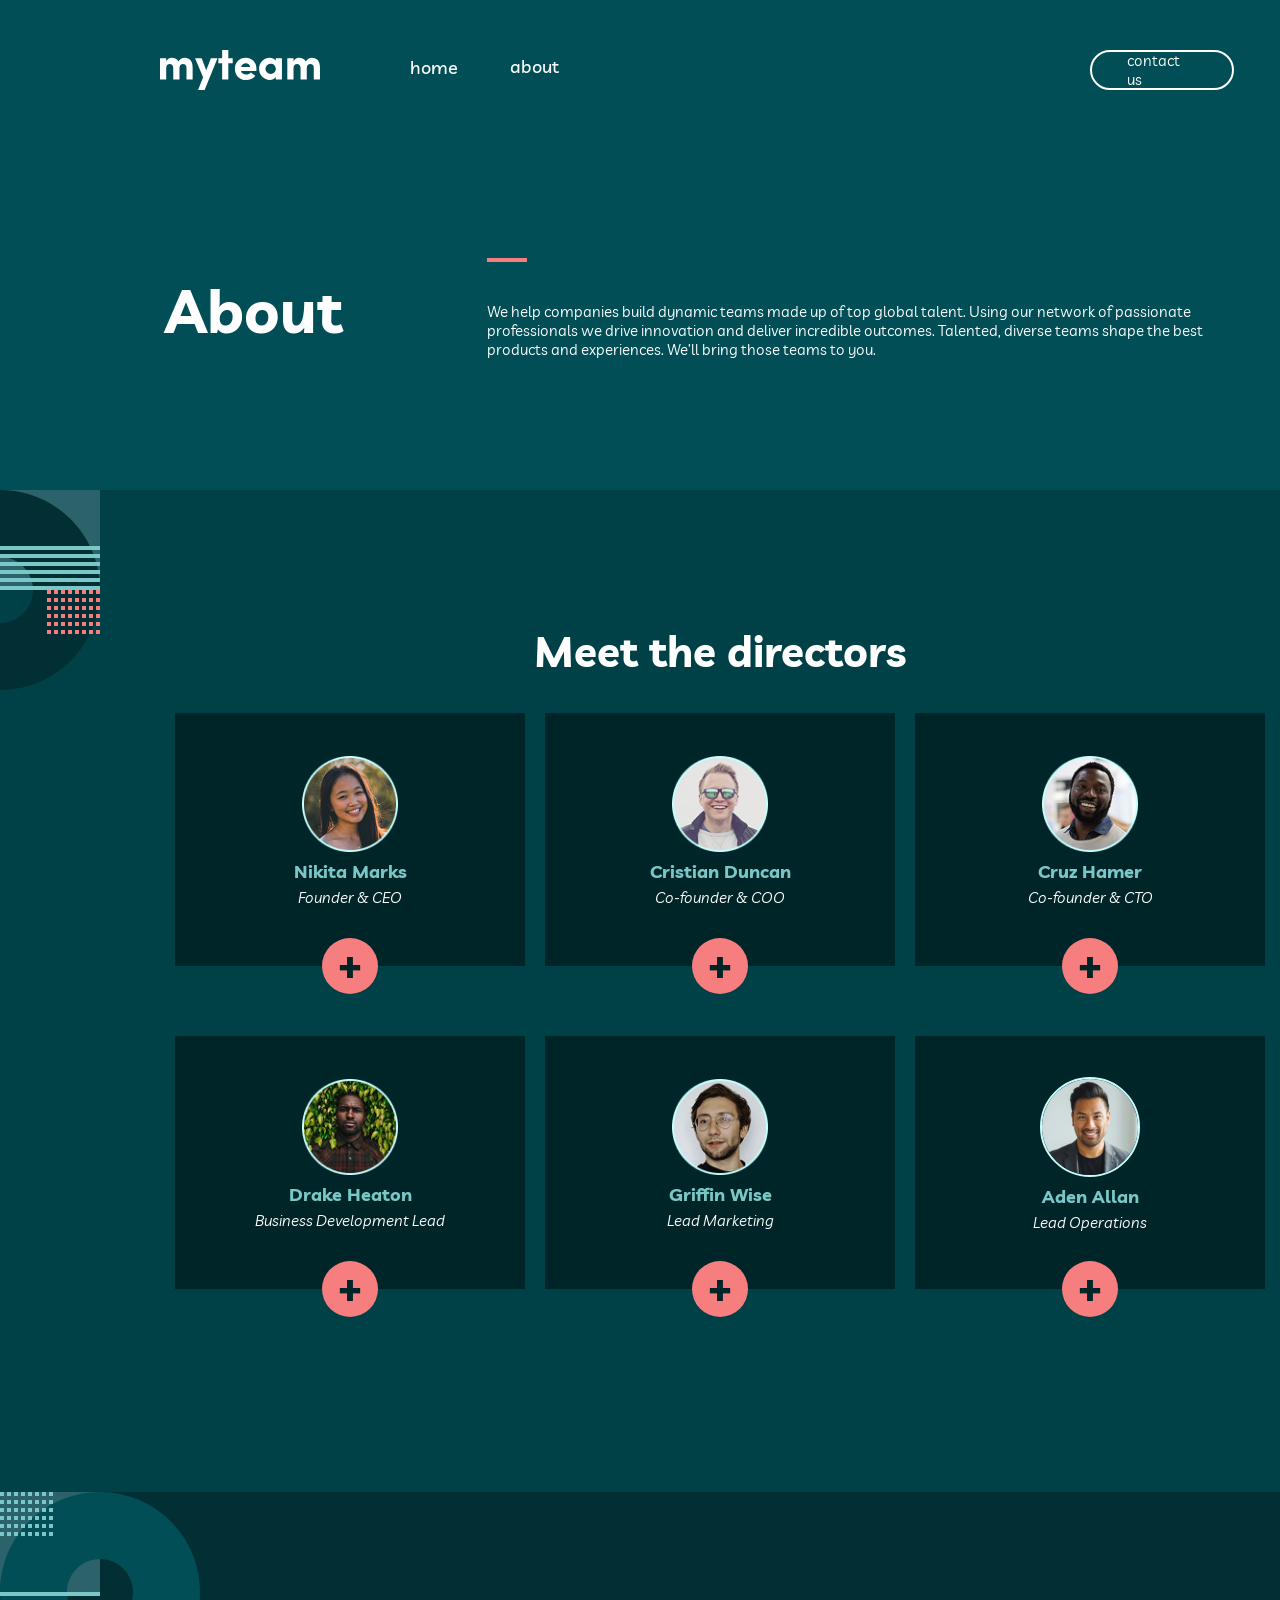
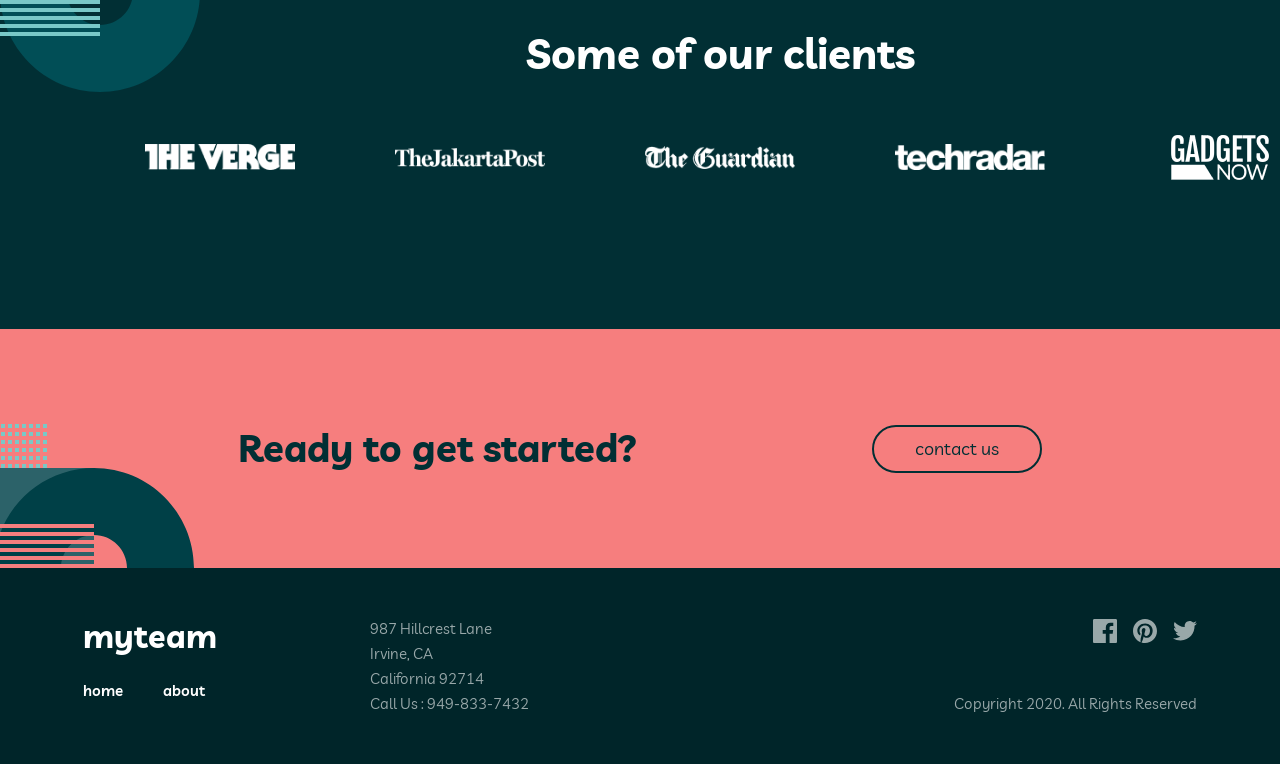
==== commit 3aae1c97: "done mobile header about page" ====
--- a/about.html
+++ b/about.html
@@ -20,13 +20,14 @@
     <header>
 
         <div class="pagesection">
-            <img src="img/myteam.svg" alt="Logo" class="logoimg">
+            <img src="img/logofoto.svg" alt="Logo" class="logoimg">
             <div>
                 <a href="index.html" class="logotext-home">home</a>
                 <a href="about.html" class="logotext-about">about</a>
             </div>
             <div class="contactus">
                 <a href="contact.html" class="logotext1">contact us</a>
+                <div><img src="img/Group 2.png" class="logotext2"></div>
             </div>
         </div>
         <section class="about">
--- a/CSS/home-main.css
+++ b/CSS/home-main.css
@@ -59,7 +59,8 @@
     height: auto;
     display: flex;
     justify-content: space-between;
-    gap: 40px;                      
+    gap: 40px;
+    margin-top: 40px;                      
 }
 
 .persons-table p{
--- a/CSS/home-header2.css
+++ b/CSS/home-header2.css
@@ -29,8 +29,8 @@
     }
  
 header {
-    background-color: #014E56;
-    max-width: 1440px;
+    background: #014E56;
+    width: 1440px;
     height: auto;
     margin: 0 auto;
 }
@@ -41,8 +41,10 @@
 }
  
 .pagesection {
+    width: 380px;
     height: 40px;
     padding-top: 50px;
+    flex-direction: row;
     display: flex;
     gap: 90px;
 }
@@ -53,16 +55,14 @@
 }
  
 .contactus {
-    margin-left: 40px;
-    margin: auto;
-    margin-right: 110px;
+    margin-left: 400px;
 }
  
 .logotext-home {
     padding-top: 6px;
     color: white;
     font-size: 18px;
-    font-weight: bold;
+    font-weight: 500;
     width: 90px;
     text-decoration: none;
 }
@@ -71,7 +71,7 @@
     padding-top: 5px;
     color: white;
     font-size: 18px;
-    font-weight: bold;
+    font-weight: 500;
     width: 90px;
     text-decoration: none;
 }
@@ -84,8 +84,15 @@
     padding: 14px 35px;
     border-radius: 100px;
     text-decoration: none;
-}
- 
+    display: flex;
+    justify-content: center;
+    align-items: center;
+}
+
+.logotext2{
+    display: none;
+}
+
 .logotext1:hover{
     color: black;
     background-color: #fff;
@@ -97,6 +104,7 @@
  
 .home-text {
     color: white;
+    width: 1440px;
     height: 400px;
     padding-top: 40px;
     display: flex;
@@ -125,11 +133,13 @@
 }
  
 .text2 {
-
+    width: 300px;
     line-height: 28px;
     font-size: 22px;
     padding-top: 152px;
     padding-left: 30px;
+    width: 540px;
+    height: 300px;
 }
  
  
@@ -144,17 +154,19 @@
 }
  
 .pagesection {
+    width: 380px;
+    height: 40px;
     padding-top: 50px;
-    padding-left: 165px;
+    padding-left: 160px;
     flex-direction: row;
     display: flex;
     gap: 90px;
 }
  
 .about {
-    background-color: #144e57;
     color: white;
     margin-left: 165px;
+    padding-top: 40px;
     display: flex;
     align-items: center;
     gap: 144px;
@@ -165,21 +177,21 @@
 }
  
 .about-content {
-   display: flex;
-   justify-content: center;
-   flex-direction: column;
+    max-width: 710px;
 }
  
 .line {
     width: 40px;
     height: 4px;
     background-color: #f67e7e;
-    margin-bottom: 30px;
-    margin-top: 0px;
+    margin-bottom: 40px;
+    margin-top: 110px;
 }
  
 .about-text {
     font-size: 15px;
+    width: 730px;
+    height: 156px;
 }
  
 .about-1circle {
@@ -267,4 +279,85 @@
         margin-top: 0px;
         gap: 0px;
     }
+}
+
+@media (max-width: 375px){
+    header{
+        width: 100%;
+        max-width: 375px;
+        height: 600px;
+    }
+
+    .about{
+        width: 100%;
+        max-width: 375px;
+        margin: 0;
+        gap: 20px;
+        height: 300px;
+    }
+
+    .circle1{
+        display: none;
+    }
+
+    .about h2{
+        margin-top: 60px;
+        width: 100%;
+        max-width: 375px;
+        margin-left: -1px;
+        font-size: 50px;
+        height: 100px;
+    }
+
+    .about-text{
+        display: flex;
+        align-items: center;
+        justify-content: center;
+        width: 100%;
+        max-width: 305px;
+        font-size: 16px;
+        margin-left: 0px;
+    }
+
+    .logotext2{
+        display: flex;
+        width: 20px;
+        height: 16px;
+        background-color: #014E56;
+        color: #fff;
+        margin-top: 7px;
+        margin-left: 125px;
+    }
+
+    .pagesection{
+        width: 100%;
+        max-width: 375px;
+        margin-left: 15px;
+    }
+
+    .pagesection > div:first-of-type {
+    display: none;
+    }
+
+    .about-1circle{
+        width: 100%;
+        max-width: 375px;
+        margin-top: 60px;
+        padding-top: 0;
+        margin-left: 270px;
+    }
+
+    .logoimg{
+        width: 130px;
+        height: 32px;
+    }
+
+    .logotext1{
+        display: none;
+    }
+
+    .contactus{
+        display: flex;
+    }
+    
 }
--- a/CSS/home-footer.css
+++ b/CSS/home-footer.css
@@ -16,7 +16,7 @@
 .cta img{
     width: 194px;
     margin-right: -194px;
-    margin-top: 75px;
+    margin-top: 95px;
 }
  
 .cta_in{
@@ -30,12 +30,13 @@
 }
  
 .cta_in h2{
+    display: flex;
+    align-items: center;
     margin: 0 auto;
     font-size: clamp(28px, 3vw, 48px);
     line-height: 1;
     color: #012F34;
     margin-right: 235px;
-    margin-bottom: 20px;
 }
  
 .cta_in a{
@@ -177,7 +178,8 @@
 
     .cta_in a {
         width: 153px;
-        height: 48px;
+        height: 40px;
+        margin: 0;
     }
 
     .cta_in h2{
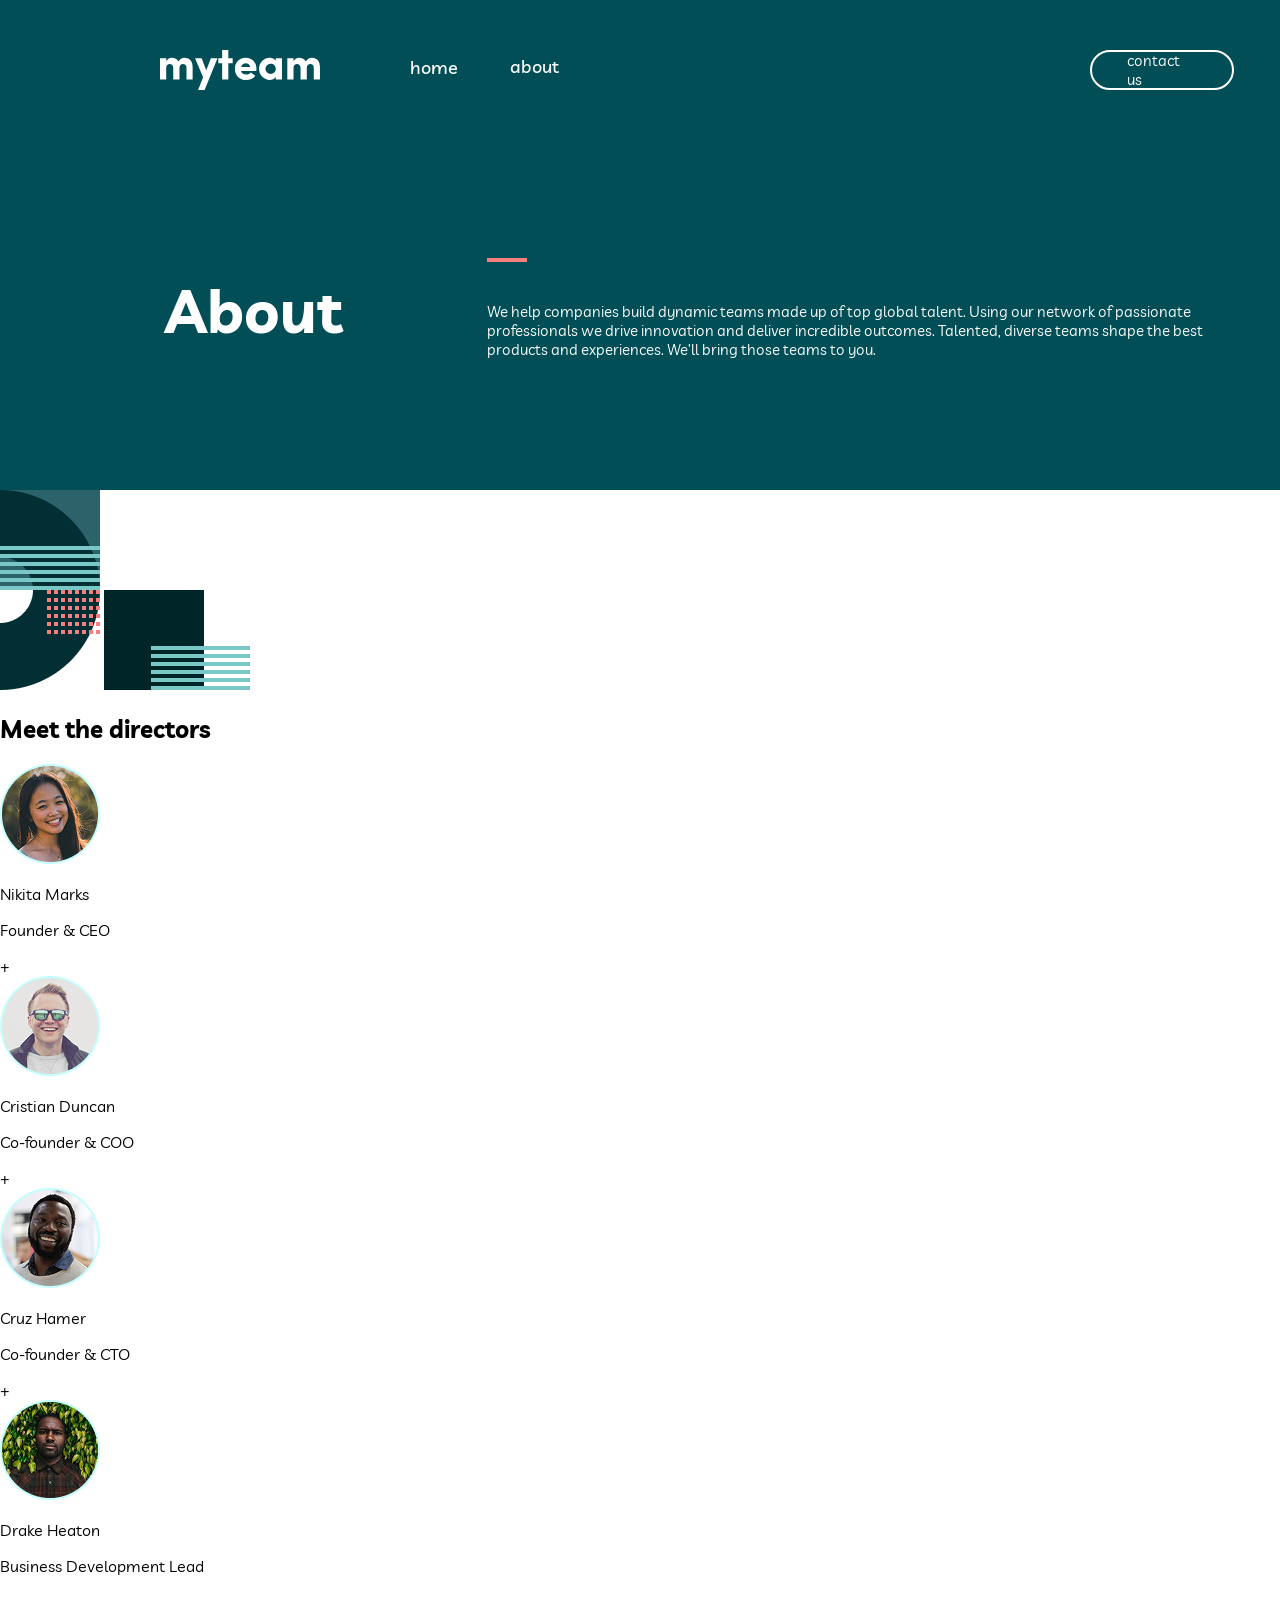
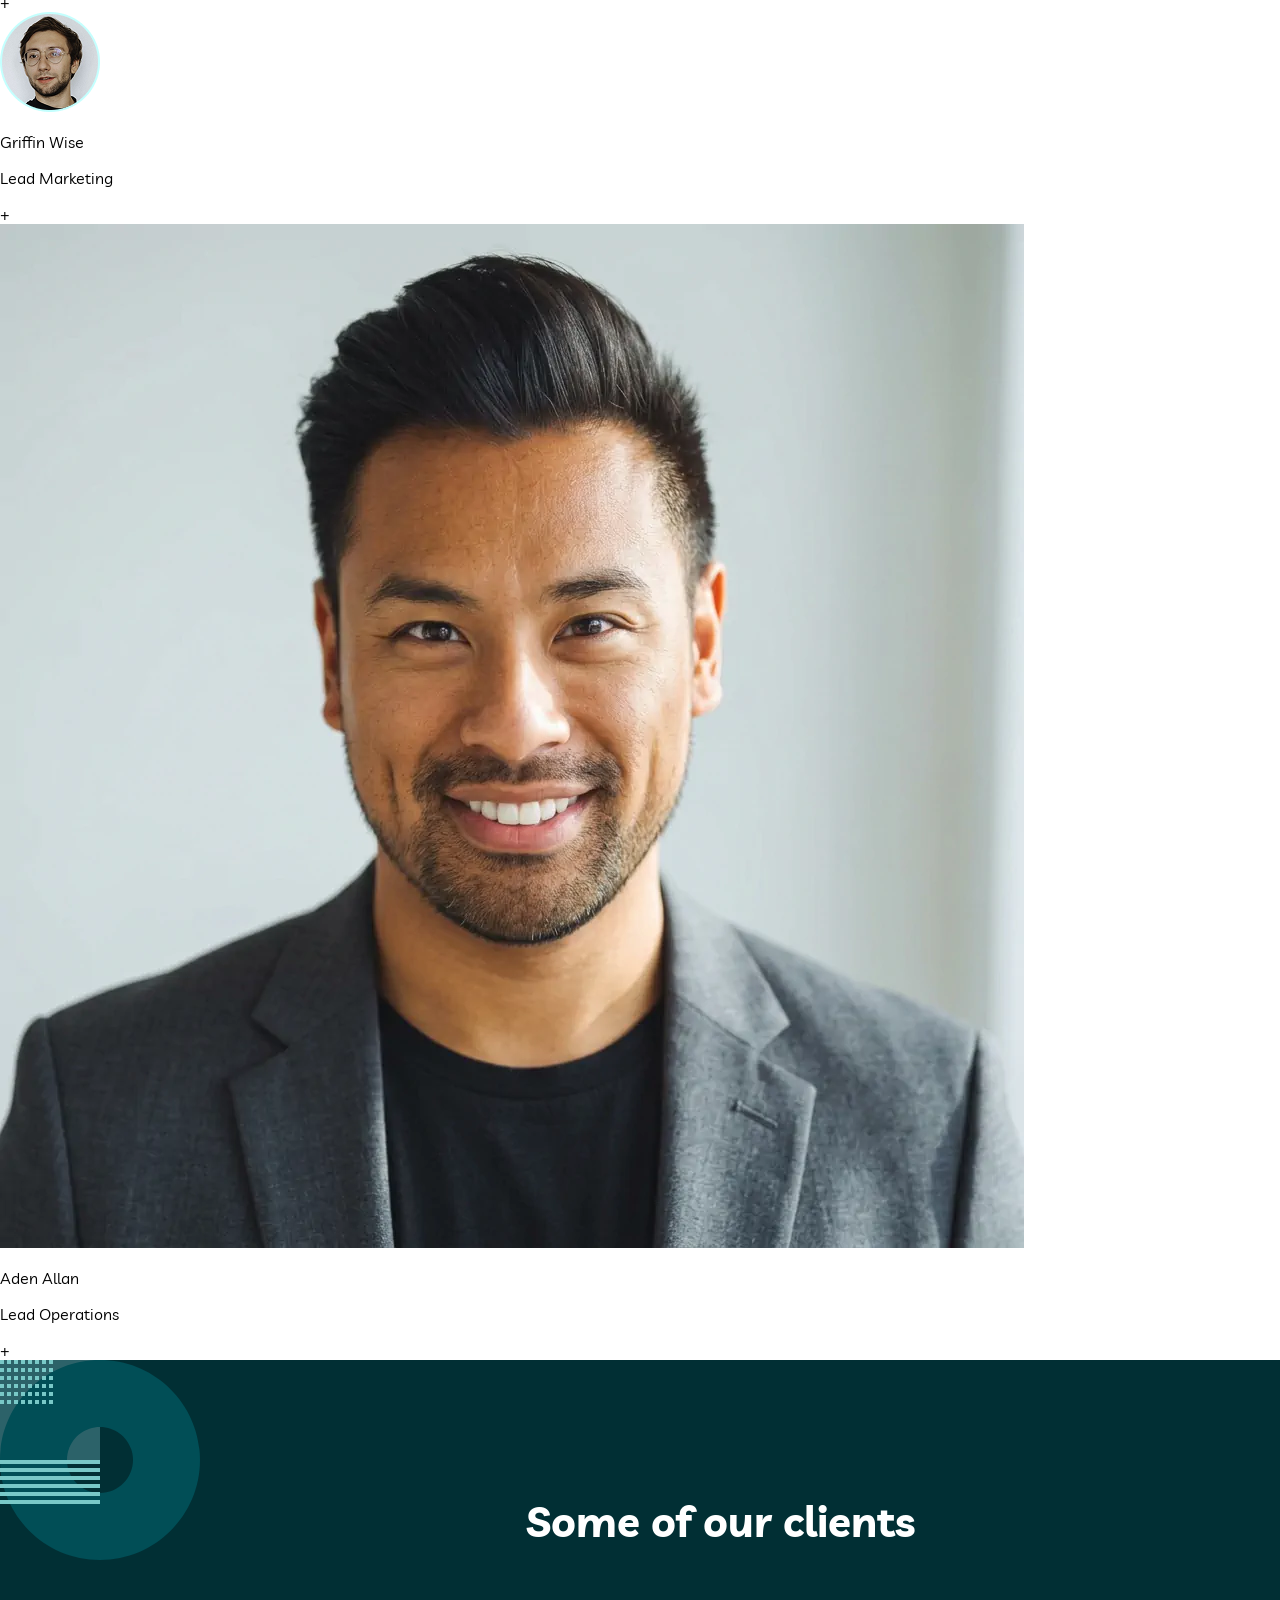
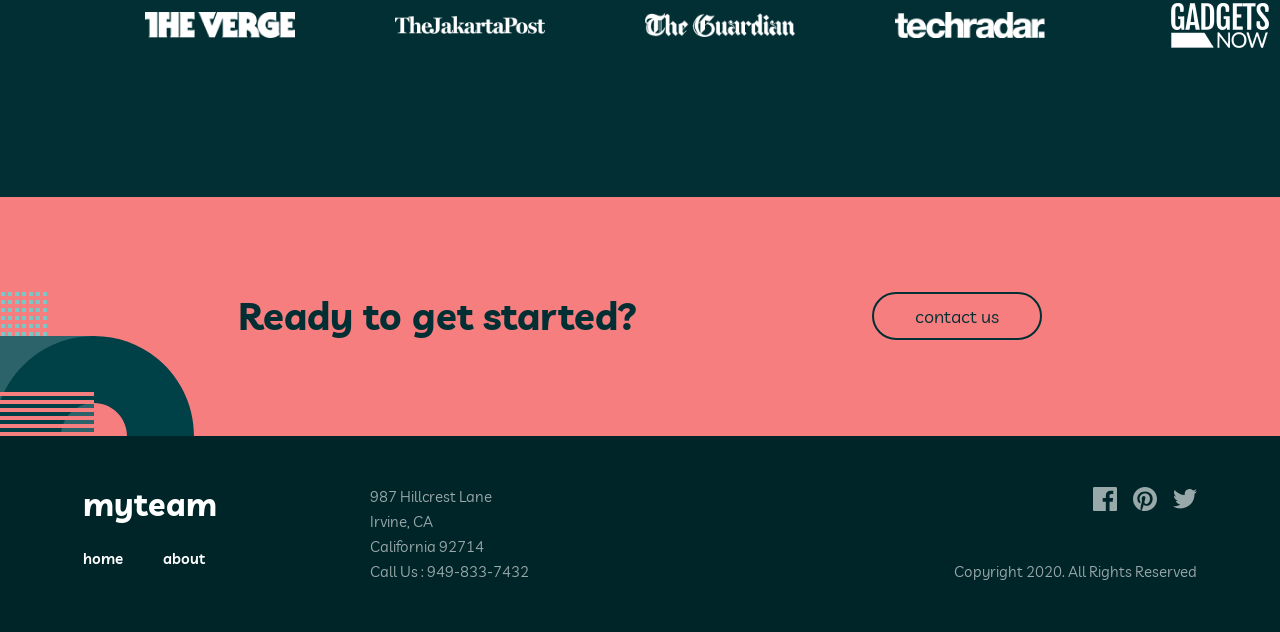
==== commit 58a5e824: "done functional for aobut header fix about and functional" ====
--- a/about.html
+++ b/about.html
@@ -14,11 +14,19 @@
     <link
         href="https://fonts.googleapis.com/css2?family=Livvic:ital,wght@0,100;0,200;0,300;0,400;0,500;0,600;0,700;0,900;1,100;1,200;1,300;1,400;1,500;1,600;1,700;1,900&display=swap"
         rel="stylesheet">
+    <script src="js/script.js" defer></script>
 </head>
 
 <body>
     <header>
+        <div class="mobile-menu">
+            <button class="close-btn">✕</button>
 
+            <a href="index.html">home</a>
+            <a href="about.html">about</a>
+            <a href="contact.html" class="logotext1">contact us</a>
+            <img src="img/mobileGroup 8.svg" class="mobilephoto">
+        </div>
         <div class="pagesection">
             <img src="img/logofoto.svg" alt="Logo" class="logoimg">
             <div>
@@ -27,7 +35,7 @@
             </div>
             <div class="contactus">
                 <a href="contact.html" class="logotext1">contact us</a>
-                <div><img src="img/Group 2.png" class="logotext2"></div>
+                <button><img src="img/Group 2.png" class="logotext2"></button>
             </div>
         </div>
         <section class="about">
--- a/CSS/home-main.css
+++ b/CSS/home-main.css
@@ -59,8 +59,7 @@
     height: auto;
     display: flex;
     justify-content: space-between;
-    gap: 40px;
-    margin-top: 40px;                      
+    gap: 40px;                      
 }
 
 .persons-table p{
@@ -95,20 +94,19 @@
 .home_main1 {
     background-color: #012F34;
     color: white;
-    background-size: 6.9%;
-    max-width: 1340px;
-    margin: auto;
-    padding: 100px 50px;
+    width: 1440px;
+    height: 684px;
+    margin: auto;
+ 
     position: relative;
     display: flex;
-    background-image: url("../img/dekoracija4.png");
-    background-repeat: no-repeat;
-    background-position: bottom right;
 }
 .home_main1-wrap {
+    width: 1110px;
     margin: auto;
     display: flex;
     justify-content: space-around;
+    /* align-items: baseline; */
     
 }
  
@@ -121,8 +119,10 @@
 }
  
 .home_main1_points {
+    width: 540px;
+    /* height: 346px; */
     display: grid;
-    grid-template-columns: 72px auto;
+    grid-template-columns: 72px 445px;
     grid-template-rows: 94px;
     gap: 20px;
 }
@@ -135,109 +135,19 @@
     pointer-events: none;
 }
  
+.home_main1_decor1 {
+    height: 244px;
+    position: absolute;
+    bottom: 0;
+    right: 0;
+    pointer-events: none;
+}
  
 .home_main1_build-teams_decor {
     pointer-events: none;
     position: absolute;
 }
 
-.about_main-1 {
-    background-color: #004047;
-    color: white;
-    width: 1440px;
-    height: 1002px;
-    margin: auto;
- 
-    position: relative;
-}
- 
-.about_main-1_wrap {
-    margin: auto;
-    display: flex;
-    flex-direction: column;
-}
- 
-.about_main-1_meet-directors {
-    margin: auto;
-    margin-top: 100px;
-    width: 1110px;
-    text-align: center;
-    font-size: 28px;
-}
- 
-.about_main-1_directors {
-    display: grid;
-    grid-template-columns: repeat(3, 350px);
-    gap: 20px;
-    justify-content: center;
-}
- 
-.about_main-1_directors-tile {
-    background-color: #002529;
-    width: 350px;
-    height: 253px;
-    text-align: center;
-    margin-bottom: 50px;
-    position: relative;
-    font-size: 15px;
-    display: flex;
-    flex-direction: column;
-    align-items: center;
-    justify-content: center;
-}
-.about_main-1_directors-tile p:first-of-type {
-    color: #79C8C7;
-    font-weight: bold;
-    font-size: 18px;
-    margin-bottom: -10px;
-}
-.about_main-1_directors-tile p:last-of-type {
-    font-style: italic;
-}
-.about_main-1_directors-tile img {
-    margin-bottom: -10px;
-    height: 96px;
-    width: 96px;
-}
-.about_main-1_directors-tile:last-child img {
-    border: 2px solid #C4FFFE;
-    border-radius: 50%;
-}
- 
-.about_main-1_directors-tile_plus {
-    background-color: #F67E7E;
-    width: 56px;
-    height: 56px;
-    border: 0px solid;
-    border-radius: 50%;
- 
-    color: #002529;
-    font-size: 40px;
-    font-weight: bold;
- 
-    text-align: center;
-    display: flex;
-    justify-content: center;
- 
-    position: absolute;
-    bottom: -28px;
-    left: 50%;
-    transform: translateX(-50%);
-}
- 
- 
- 
-.about_main-1_decor-1 {
-    position: absolute;
-    pointer-events: none;
-}
-.about_main-1_decor-2 {
-    position: absolute;
-    pointer-events: none;
- 
-    right: 0px;
-    bottom: 0px;
-}
 
 .about_main-2 {
     background-color: #012F34;
@@ -293,49 +203,77 @@
     pointer-events: none;
 }
 
-
-
-@media screen and (max-width: 768px) {
-    .home_main1 {
-        background-size: 13%;
-        padding: 120px 0px;
-        background-image: url("../img/dekoracija4.png");
-        background-repeat: no-repeat;
-        background-position: top  right;
-    }
-
-    .home_main1_decor1 {
-        padding-bottom: 440px;
-    }
-
-    .home_main1-wrap {
-        margin-right: 0px;
-        margin-left: 0px;
-        display: flex;
-        flex-direction: column;
-    }
-
-    .home_main1_build-teams {
-        font-size: 22px;
-        width: 450px;
-        margin-left: 80px;
-    }
-
-    .home_main1_points {
-        width: 450px;
-        margin-left: 70px;
-    }
-
-
-    .logotext1:hover {
-        color: black;
-        background-color: #fff;
-    }
+@media (max-width: 375px) {
     .persons-table{
         display: flex;
         flex-direction: column;
         margin-top: 50px;
     }
 
-}
-
+
+
+    .home_main1 {
+        width: 375px;
+        height: 1073px;
+        flex: none;
+    }
+
+    .home_main1-wrap {
+        width: 327px;
+        height: 973px;
+        margin: auto;
+        margin-top: 100px;
+        display: block;
+    }
+
+    .home_main1_decor1 {
+        top: 0;
+    }
+
+    .home_main1_build-teams {
+        width: 240px;
+        height: 196px;
+        font-size: 21px;
+        line-height: 1;
+        margin-top: -30px;
+
+        position: relative;
+        display: flex;
+        flex-direction: column;
+    }
+
+    .home_main1_build-teams_decor {
+        top: 0;
+        left: 0;
+    }
+
+    .home_main1_points {
+        width: 327px;
+        height: 693px;
+        display: grid;
+        grid-template-columns: 327px;
+        grid-template-rows: repeat(3, 82px 161px);
+        grid-row-gap: 0;
+        margin-top: 60px;
+    }
+
+    .home_main1_point-img {
+        width: 327px;
+        height: 72px;
+        display: flex;
+        justify-content: center;
+        align-items: center;
+    }
+    .home_main1_point-img img {
+        width: 72px;
+        height: auto;
+    }
+
+
+    .home_main1_point-text {
+        text-align: center;
+        width: 327px;
+    }
+}
+
+
--- a/CSS/home-header2.css
+++ b/CSS/home-header2.css
@@ -38,6 +38,7 @@
 .logoimg {
     width: 160px;
     height: 40px;
+    
 }
  
 .pagesection {
@@ -198,6 +199,15 @@
     margin-top: 156px;
  
 }
+
+.mobile-menu{
+    display: none;
+}
+
+.pagesection button {
+        background-color: #014E56;
+        border: 0;
+    }
  
 @media screen and (max-width: 768px) {
     header {
@@ -359,5 +369,76 @@
     .contactus{
         display: flex;
     }
+
+    .contactus button {
+        display: flex;
+        margin-top: 0px;
+    }
+
+     .mobile-menu {
+        position: fixed;
+        top: 0;
+        right: 155px;
+        width: 255px;
+        height: 100vh;
+        background-color: #2C6269;
+        display: flex;
+        display: none;
+        flex-direction: column;
+        transition: right 0.3s ease;
+        z-index: 1000;
+    }
+
+    .mobile-menu.active {
+        right: 0;
+    }
+
+    .close-btn {
+        position: absolute;
+        top: 40px;
+        right: 20px;
+        background: none;
+        border: none;
+        color: white;
+        font-size: 28px;
+        cursor: pointer;
+    }
+
+    .mobile-menu a {
+        color: white;
+        text-decoration: none;
+        font-size: 18px;
+        font-weight: 600;
+        margin-left: 48px;
+    }
+
+    .mobile-menu a:nth-child(2) {
+        margin-top: 130px;
+    }
+
+    .mobile-menu a:nth-child(3) {
+        margin-top: 25px;
+    }
+
+    .mobile-menu .logotext1 {
+        display: flex;
+        justify-content: center;
+        align-items: center;
+        width: 140px;
+        height: 24px;
+        margin-top: 35px;
+        margin-left: 48px;
+        border: 2px solid white;
+        border-radius: 24px;
+        padding: 12px 0;
+    }
+
+    .mobilephoto {
+        position: absolute;
+        bottom: 0;
+        right: 0px;
+        width: 100px;
+        height: 200px;
+    }
     
 }
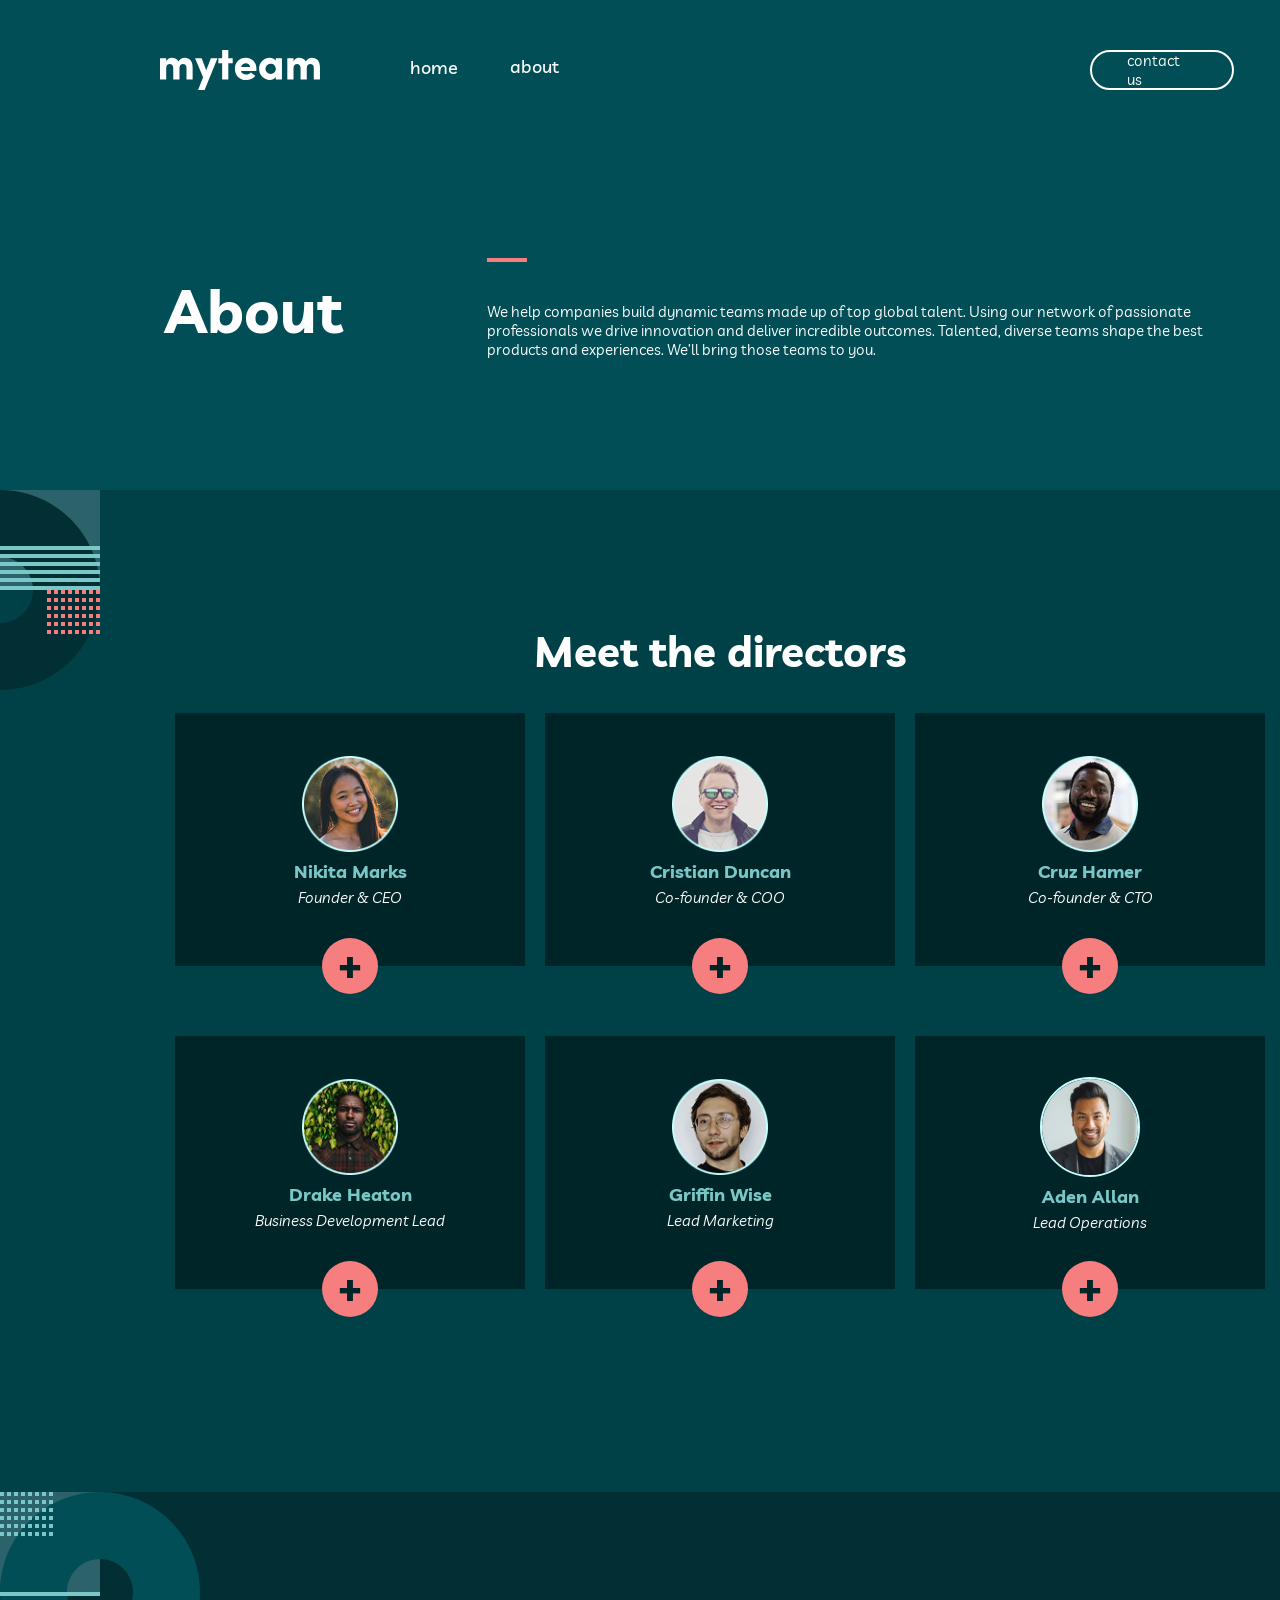
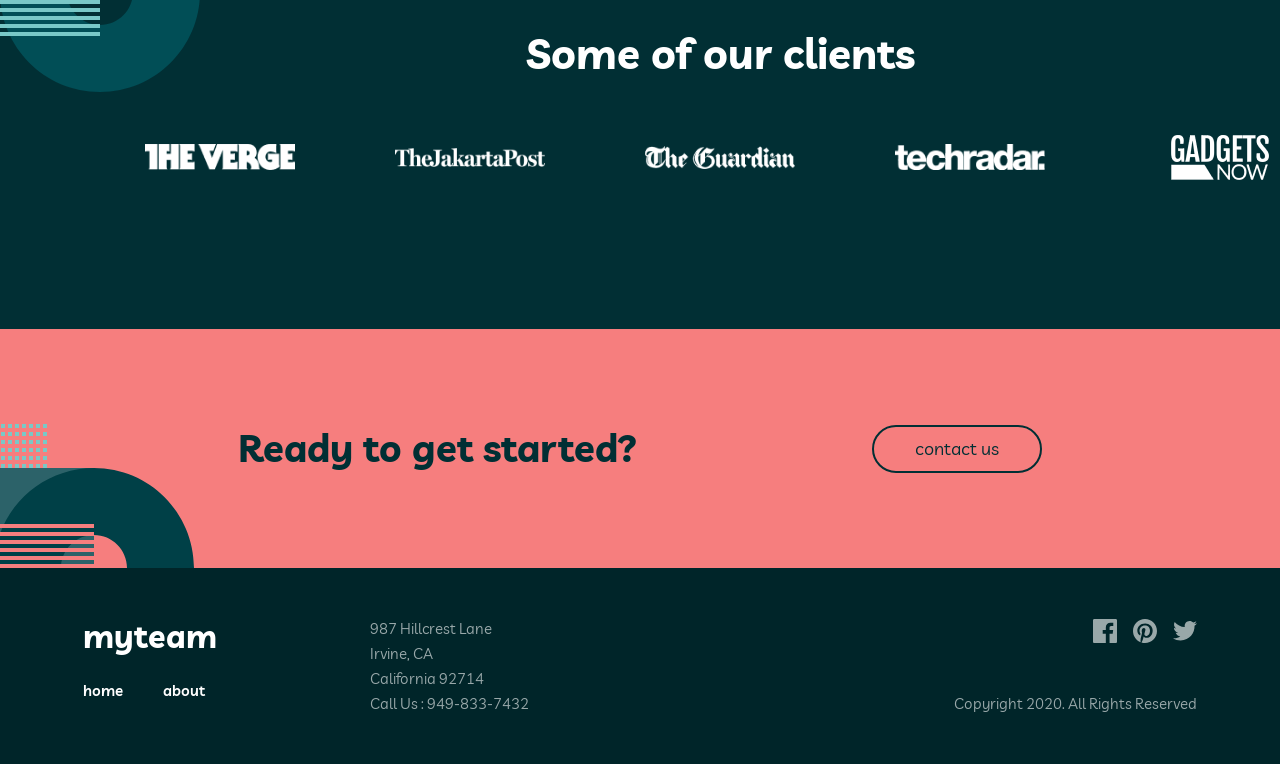
==== commit 81110f7c: "merge Jira-scrum47 brach with main and fix mobile for new px" ====
--- a/about.html
+++ b/about.html
@@ -9,6 +9,7 @@
     <link rel="stylesheet" href="CSS/home-main.css">
     <link rel="stylesheet" href="CSS/home-header2.css">
     <link rel="stylesheet" href="CSS/home-footer.css">
+    <link rel="stylesheet" href="CSS/about-main.css">
     <link rel="preconnect" href="https://fonts.googleapis.com">
     <link rel="preconnect" href="https://fonts.gstatic.com" crossorigin>
     <link
--- a/CSS/home-main.css
+++ b/CSS/home-main.css
@@ -44,10 +44,9 @@
 }
 
 .success-stories__title h2 {
-    font-size: 48px;
-    line-height: 1;
-    margin: 0 auto;
-}
+        font-size: clamp(28px, 6vw, 40px);
+        padding: 0 20px;
+    }
 
 .success-stories__title span {
     color: #79C8C7;
@@ -59,7 +58,8 @@
     height: auto;
     display: flex;
     justify-content: space-between;
-    gap: 40px;                      
+    gap: 40px;
+    margin-top: 40px;                      
 }
 
 .persons-table p{
@@ -94,19 +94,20 @@
 .home_main1 {
     background-color: #012F34;
     color: white;
-    width: 1440px;
-    height: 684px;
-    margin: auto;
- 
+    background-size: 6.9%;
+    max-width: 1340px;
+    margin: auto;
+    padding: 100px 50px;
     position: relative;
     display: flex;
+    background-image: url("../img/dekoracija4.png");
+    background-repeat: no-repeat;
+    background-position: bottom right;
 }
 .home_main1-wrap {
-    width: 1110px;
     margin: auto;
     display: flex;
     justify-content: space-around;
-    /* align-items: baseline; */
     
 }
  
@@ -119,10 +120,8 @@
 }
  
 .home_main1_points {
-    width: 540px;
-    /* height: 346px; */
     display: grid;
-    grid-template-columns: 72px 445px;
+    grid-template-columns: 72px auto;
     grid-template-rows: 94px;
     gap: 20px;
 }
@@ -135,19 +134,109 @@
     pointer-events: none;
 }
  
-.home_main1_decor1 {
-    height: 244px;
-    position: absolute;
-    bottom: 0;
-    right: 0;
-    pointer-events: none;
-}
  
 .home_main1_build-teams_decor {
     pointer-events: none;
     position: absolute;
 }
 
+.about_main-1 {
+    background-color: #004047;
+    color: white;
+    width: 1440px;
+    height: 1002px;
+    margin: auto;
+ 
+    position: relative;
+}
+ 
+.about_main-1_wrap {
+    margin: auto;
+    display: flex;
+    flex-direction: column;
+}
+ 
+.about_main-1_meet-directors {
+    margin: auto;
+    margin-top: 100px;
+    width: 1110px;
+    text-align: center;
+    font-size: 28px;
+}
+ 
+.about_main-1_directors {
+    display: grid;
+    grid-template-columns: repeat(3, 350px);
+    gap: 20px;
+    justify-content: center;
+}
+ 
+.about_main-1_directors-tile {
+    background-color: #002529;
+    width: 350px;
+    height: 253px;
+    text-align: center;
+    margin-bottom: 50px;
+    position: relative;
+    font-size: 15px;
+    display: flex;
+    flex-direction: column;
+    align-items: center;
+    justify-content: center;
+}
+.about_main-1_directors-tile p:first-of-type {
+    color: #79C8C7;
+    font-weight: bold;
+    font-size: 18px;
+    margin-bottom: -10px;
+}
+.about_main-1_directors-tile p:last-of-type {
+    font-style: italic;
+}
+.about_main-1_directors-tile img {
+    margin-bottom: -10px;
+    height: 96px;
+    width: 96px;
+}
+.about_main-1_directors-tile:last-child img {
+    border: 2px solid #C4FFFE;
+    border-radius: 50%;
+}
+ 
+.about_main-1_directors-tile_plus {
+    background-color: #F67E7E;
+    width: 56px;
+    height: 56px;
+    border: 0px solid;
+    border-radius: 50%;
+ 
+    color: #002529;
+    font-size: 40px;
+    font-weight: bold;
+ 
+    text-align: center;
+    display: flex;
+    justify-content: center;
+ 
+    position: absolute;
+    bottom: -28px;
+    left: 50%;
+    transform: translateX(-50%);
+}
+ 
+ 
+ 
+.about_main-1_decor-1 {
+    position: absolute;
+    pointer-events: none;
+}
+.about_main-1_decor-2 {
+    position: absolute;
+    pointer-events: none;
+ 
+    right: 0px;
+    bottom: 0px;
+}
 
 .about_main-2 {
     background-color: #012F34;
@@ -203,77 +292,58 @@
     pointer-events: none;
 }
 
-@media (max-width: 375px) {
-    .persons-table{
+
+
+@media screen and (max-width: 768px) {
+    .home_main1 {
+        width: 100%;
+        max-width: none;
+        box-sizing: border-box;
+        padding: 120px 20px 80px;
+        background-size: 13%;
+        background-position: top right;
+    }
+
+
+    .home_main1-wrap {
+        margin-right: 0px;
+        margin-left: 0px;
         display: flex;
         flex-direction: column;
+    }
+
+
+    .home_main1_points {
+        width: 450px;
+        margin-left: 70px;
+    }
+
+
+    .logotext1:hover {
+        color: black;
+        background-color: #fff;
+    }
+    .persons-table {
+        flex-direction: column;
+        align-items: center;
         margin-top: 50px;
     }
-
-
-
-    .home_main1 {
-        width: 375px;
-        height: 1073px;
-        flex: none;
-    }
-
-    .home_main1-wrap {
-        width: 327px;
-        height: 973px;
-        margin: auto;
-        margin-top: 100px;
-        display: block;
-    }
-
-    .home_main1_decor1 {
-        top: 0;
-    }
-
-    .home_main1_build-teams {
-        width: 240px;
-        height: 196px;
-        font-size: 21px;
-        line-height: 1;
-        margin-top: -30px;
-
-        position: relative;
-        display: flex;
-        flex-direction: column;
-    }
-
-    .home_main1_build-teams_decor {
-        top: 0;
-        left: 0;
-    }
-
-    .home_main1_points {
-        width: 327px;
-        height: 693px;
-        display: grid;
-        grid-template-columns: 327px;
-        grid-template-rows: repeat(3, 82px 161px);
-        grid-row-gap: 0;
-        margin-top: 60px;
-    }
-
-    .home_main1_point-img {
-        width: 327px;
-        height: 72px;
-        display: flex;
-        justify-content: center;
-        align-items: center;
-    }
-    .home_main1_point-img img {
-        width: 72px;
-        height: auto;
-    }
-
-
-    .home_main1_point-text {
-        text-align: center;
-        width: 327px;
-    }
-}
-
-
+}
+
+
+@media (max-width: 480px) {
+    .move-photo{
+        width: 100%;
+        max-width: 480px;
+    }
+
+    .success-stories{
+        width: 100%;
+        max-width: 480px;
+    }
+
+    .move-photo1{
+        width: 100%;
+        max-width: 480px;
+    }
+}
--- a/CSS/home-header2.css
+++ b/CSS/home-header2.css
@@ -378,7 +378,7 @@
      .mobile-menu {
         position: fixed;
         top: 0;
-        right: 155px;
+        right: 0;
         width: 255px;
         height: 100vh;
         background-color: #2C6269;
--- a/CSS/home-footer.css
+++ b/CSS/home-footer.css
@@ -246,7 +246,12 @@
     }
 }
 
-@media (max-width: 375px) {
+@media (max-width: 480px) {
+    .cta{
+        width: 100%;
+        max-width: 480px;
+    }
+    
     .cta_in{
         width: 100%;
         max-width: 375px;
@@ -271,7 +276,7 @@
 
     .start{
         width: 100%;
-        max-width: 375px;
+        max-width: 480px;
         display: flex;
         flex-direction: column;
         padding: 30px 0px;
--- a/CSS/about-main.css
+++ b/CSS/about-main.css
@@ -0,0 +1,148 @@
+.about_main-1 {
+    background-color: #004047;
+    color: white;
+    width: 1440px;
+    height: 1002px;
+    margin: auto;
+ 
+    position: relative;
+}
+ 
+.about_main-1_wrap {
+    margin: auto;
+    display: flex;
+    flex-direction: column;
+}
+ 
+.about_main-1_meet-directors {
+    margin: auto;
+    margin-top: 100px;
+    width: 1110px;
+    text-align: center;
+    font-size: 28px;
+}
+ 
+.about_main-1_directors {
+    display: grid;
+    grid-template-columns: repeat(3, 350px);
+    gap: 20px;
+    justify-content: center;
+}
+ 
+.about_main-1_directors-tile {
+    background-color: #002529;
+    width: 350px;
+    height: 253px;
+    text-align: center;
+    margin-bottom: 50px;
+ 
+    position: relative;
+    font-size: 15px;
+ 
+    display: flex;
+    flex-direction: column;
+    align-items: center;
+    justify-content: center;
+}
+.about_main-1_directors-tile p:first-of-type {
+    color: #79C8C7;
+    font-weight: bold;
+    font-size: 18px;
+    margin-bottom: -10px;
+}
+.about_main-1_directors-tile p:last-of-type {
+    font-style: italic;
+}
+.about_main-1_directors-tile img {
+    margin-bottom: -10px;
+    height: 96px;
+    width: 96px;
+}
+.about_main-1_directors-tile:last-child img {
+    border: 2px solid #C4FFFE;
+    border-radius: 50%;
+}
+ 
+.about_main-1_directors-tile_plus {
+    background-color: #F67E7E;
+    width: 56px;
+    height: 56px;
+    border: 0px solid;
+    border-radius: 50%;
+ 
+    color: #002529;
+    font-size: 40px;
+    font-weight: bold;
+ 
+    text-align: center;
+    display: flex;
+    justify-content: center;
+ 
+    position: absolute;
+    bottom: -28px;
+    left: 50%;
+    transform: translateX(-50%);
+}
+ 
+ 
+ 
+.about_main-1_decor-1 {
+    position: absolute;
+    pointer-events: none;
+}
+.about_main-1_decor-2 {
+    position: absolute;
+    pointer-events: none;
+ 
+    right: 0px;
+    bottom: 0px;
+}
+
+
+
+/* media queries mobile*/
+@media (max-width: 768px) {
+    .about_main-2 {
+        width: 100%;
+        max-width: 480px;
+        height: 632px;
+        overflow: hidden;
+        z-index: 0;
+    }
+
+    .about_main-2_decor {
+        top: -100px;
+        left: -100px;
+        z-index: -1;
+    }
+
+    .about_main-2_wrap {
+        margin: auto;
+        display: flex;
+    }
+
+    .about_main-2_some-clients {
+        margin-top: 50px;
+        margin-bottom: 35px;
+        width: 375px;
+        text-align: center;
+        font-size: 25px;
+    }
+
+    .about_main-2_clients {
+        margin-bottom: 0px;
+    }
+
+    .about_main-2_clients {
+        display: flex;
+        justify-content: center;
+        align-items: center;
+        flex-direction: row;
+        gap: 40px;
+    
+        height: 360px;
+        width: 162px;
+        margin: auto;
+    }
+
+}
